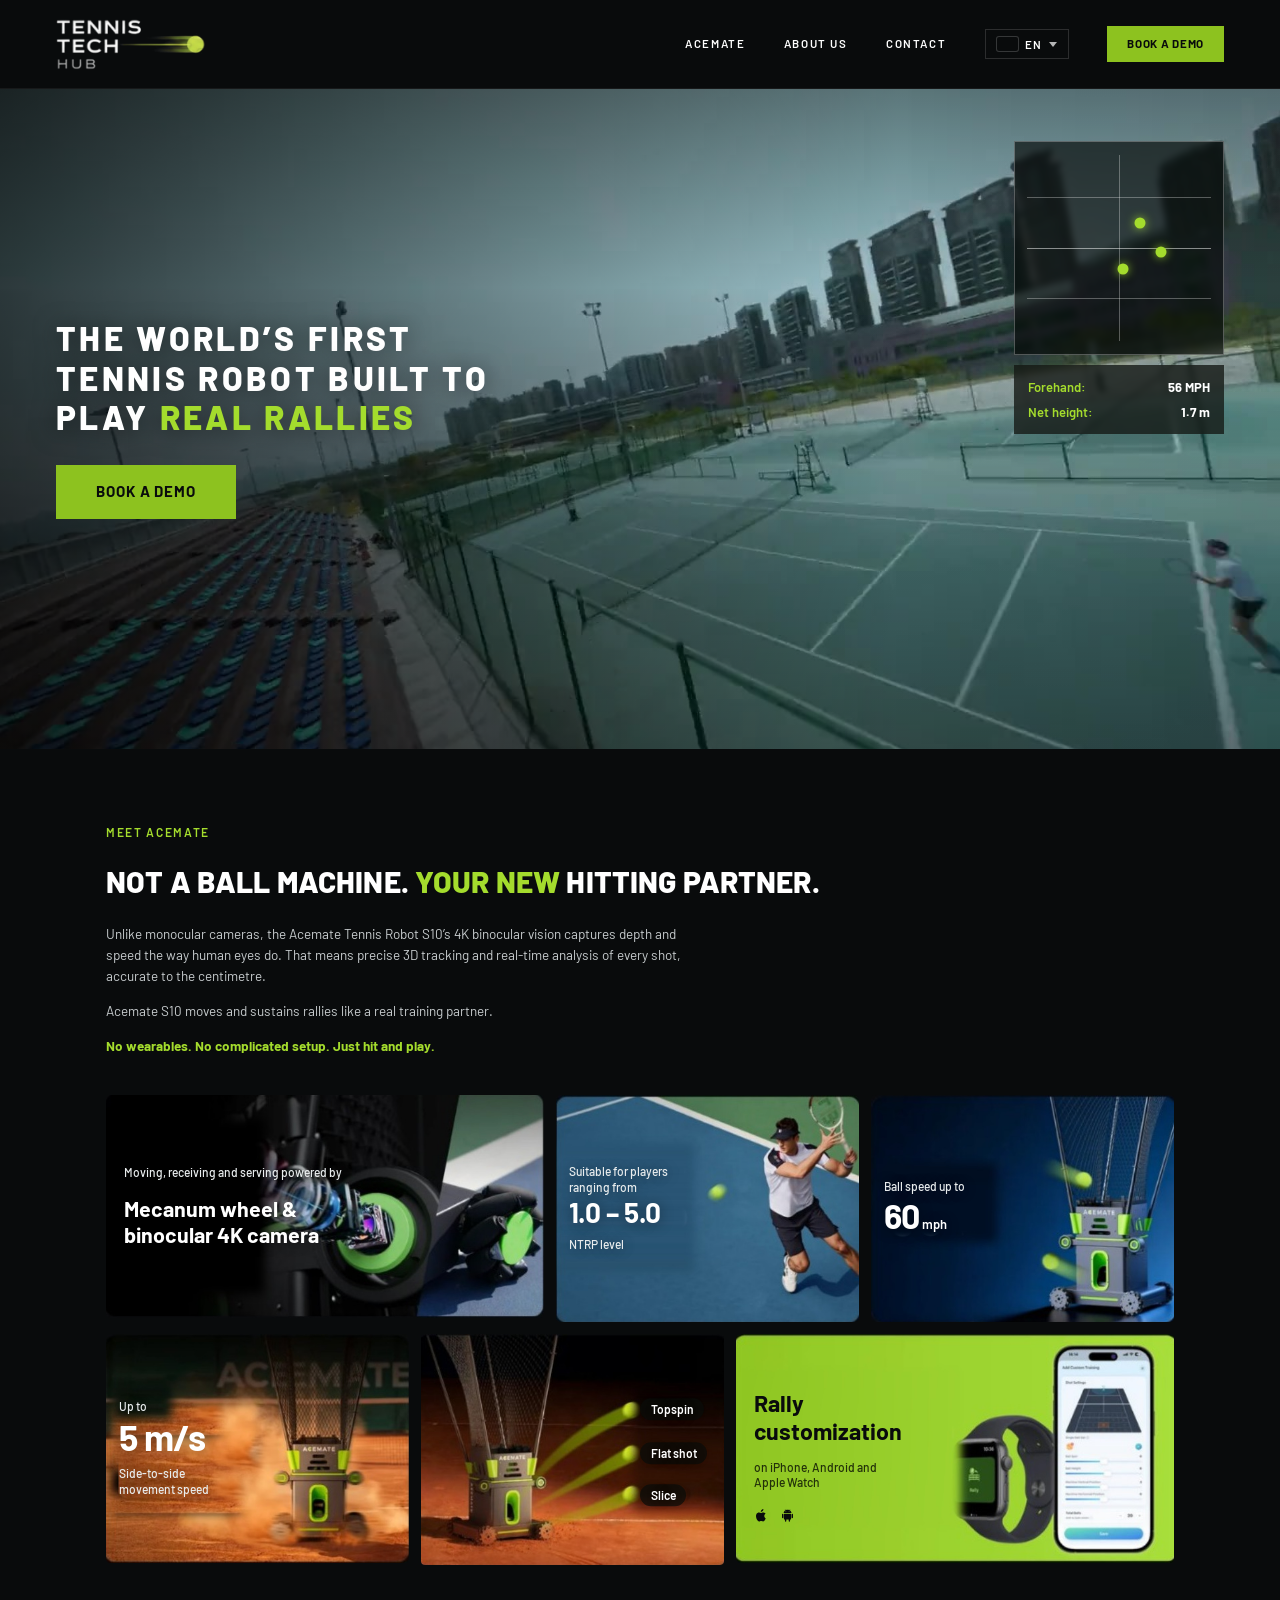
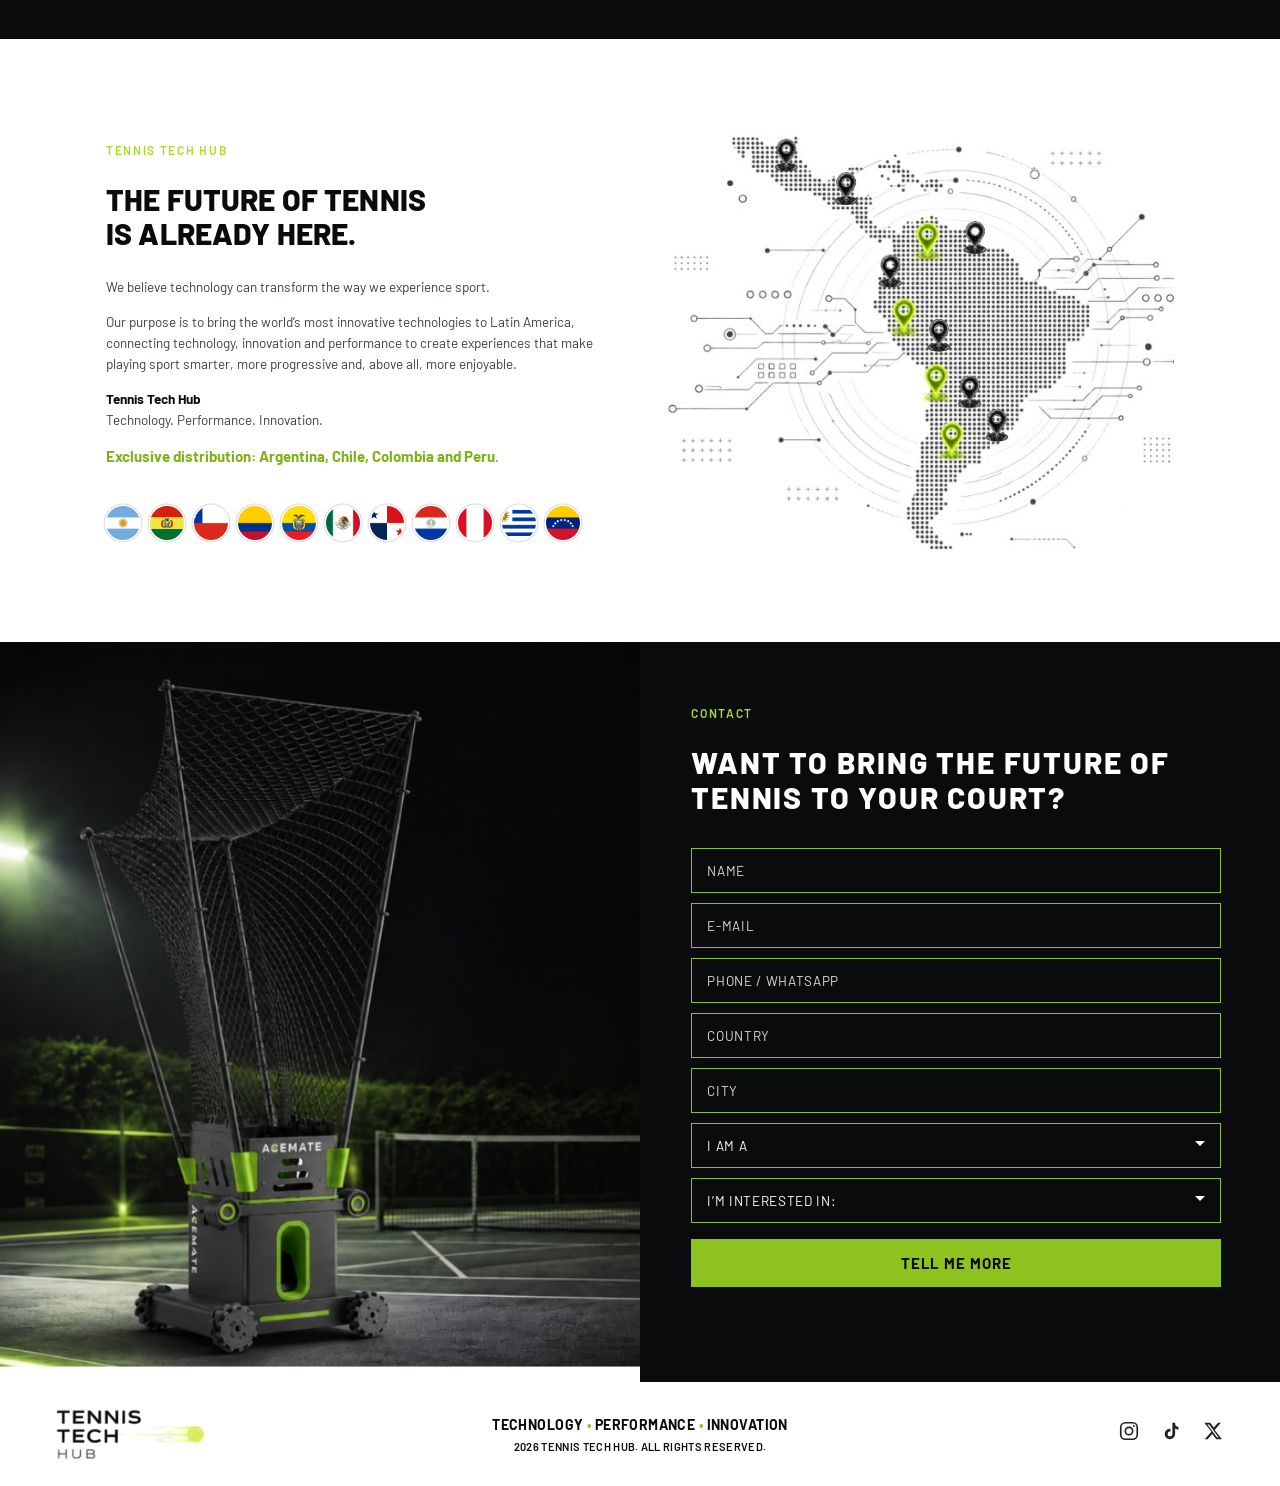
==== index.html @ 11404dec "Flags in the language dropdown, and a square ball favicon Picker goes back to a dropdown at every wi" ====
<!DOCTYPE html>
<html lang="es">
<head>
<meta charset="utf-8">
<meta name="viewport" content="width=device-width, initial-scale=1">

<!-- Google Tag Manager -->
<script>(function(w,d,s,l,i){w[l]=w[l]||[];w[l].push({'gtm.start':
new Date().getTime(),event:'gtm.js'});var f=d.getElementsByTagName(s)[0],
j=d.createElement(s),dl=l!='dataLayer'?'&l='+l:'';j.async=true;j.src=
'https://www.googletagmanager.com/gtm.js?id='+i+dl;f.parentNode.insertBefore(j,f);
})(window,document,'script','dataLayer','GTM-KNBVBHBR');</script>
<!-- End Google Tag Manager -->
<title>Tennis Tech Hub — El primer robot de tenis del mundo para jugar rallies reales</title>
<meta name="description" content="Acemate Tennis Robot S10. Visión binocular 4K, rallies reales, sin wearables. Distribución exclusiva para Argentina, Chile, Colombia y Perú.">
<link rel="icon" href="assets/favicon.svg" type="image/svg+xml">
<link rel="icon" href="assets/favicon-32.png" sizes="32x32">
<link rel="apple-touch-icon" href="assets/favicon-180.png">
<link rel="preconnect" href="https://fonts.googleapis.com">
<link rel="preconnect" href="https://fonts.gstatic.com" crossorigin>
<link href="https://fonts.googleapis.com/css2?family=Barlow:wght@400;500;600;700;800&display=swap" rel="stylesheet">
<!-- ?v= is a cache buster. Cloudflare serves JS/CSS with max-age=14400, so a
     deploy does not reach returning visitors for four hours unless the URL
     changes. Bump this on every deploy that touches styles/i18n/main. -->
<link rel="stylesheet" href="styles.css?v=20260902c">
</head>
<body>

<!-- Google Tag Manager (noscript) -->
<noscript><iframe src="https://www.googletagmanager.com/ns.html?id=GTM-KNBVBHBR"
height="0" width="0" style="display:none;visibility:hidden"></iframe></noscript>
<!-- End Google Tag Manager (noscript) -->

<!-- ───────────────────────── NAV ───────────────────────── -->
<header class="nav" id="top">
  <div class="nav__inner">
    <a class="nav__logo" href="#top" aria-label="Tennis Tech Hub">
      <img src="assets/logo.png" alt="Tennis Tech Hub">
    </a>

    <!-- In the bar, not inside the collapsible menu, so it is one tap away on
         mobile. Flags mark each language: Spain for Spanish, the US for English,
         Brazil for Portuguese — the markets this page actually sells into. -->
    <div class="langpicker" id="langpicker">
      <button class="langpicker__btn" id="langbtn" aria-haspopup="listbox" aria-expanded="false" aria-label="Idioma / Language">
        <img class="langpicker__flag" id="langflag" src="assets/flags/es.png" alt="" width="21" height="14">
        <span id="langlabel">ES</span>
        <svg class="langpicker__caret" viewBox="0 0 10 6" aria-hidden="true"><path d="M0 0l5 6 5-6z" fill="currentColor"/></svg>
      </button>
      <ul class="langpicker__list" role="listbox" aria-label="Idioma / Language">
        <li><button type="button" role="option" aria-selected="true"  data-lang="es"><img src="assets/flags/es.png" alt="" width="21" height="14">Español</button></li>
        <li><button type="button" role="option" aria-selected="false" data-lang="en"><img src="assets/flags/us.png" alt="" width="21" height="14">English</button></li>
        <li><button type="button" role="option" aria-selected="false" data-lang="pt"><img src="assets/flags/br.png" alt="" width="21" height="14">Português</button></li>
      </ul>
    </div>

    <button class="nav__burger" id="burger" aria-expanded="false" aria-controls="navmenu" aria-label="Menú">
      <span></span><span></span><span></span>
    </button>

    <nav class="nav__menu" id="navmenu">
      <a href="#acemate"  data-i18n="nav.acemate">Acemate</a>
      <a href="#nosotros" data-i18n="nav.about">Nosotros</a>
      <a href="#contacto" data-i18n="nav.contact">Contacto</a>

      <a class="btn btn--sm" href="#contacto" data-i18n="nav.cta">Agenda una demo</a>
    </nav>
  </div>
</header>

<!-- ───────────────────────── HERO ───────────────────────── -->
<section class="hero">
  <!-- src + poster are set by main.js so the portrait cut goes to phones and the
       landscape cut to everything else, and neither downloads on the wrong one. -->
  <video class="hero__bg" id="herovideo"
         autoplay muted loop playsinline preload="none"
         poster="assets/hero-poster.jpg"
         data-src-desktop="assets/video/hero-desktop.mp4"
         data-src-mobile="assets/video/hero-mobile.mp4"
         data-poster-desktop="assets/hero-poster.jpg"
         data-poster-mobile="assets/hero-poster-mobile.jpg"></video>
  <div class="hero__scrim"></div>

  <!-- 3D tracking overlay -->
  <aside class="track" aria-hidden="true">
    <div class="track__court">
      <span class="track__line track__line--net"></span>
      <span class="track__line track__line--centre"></span>
      <span class="track__line track__line--serve1"></span>
      <span class="track__line track__line--serve2"></span>
      <i class="track__ball" style="left:60%;top:38%"></i>
      <i class="track__ball" style="left:70%;top:52%"></i>
      <i class="track__ball" style="left:52%;top:60%"></i>
    </div>
    <dl class="track__stats">
      <div><dt data-i18n="hero.stat1">Forehand:</dt><dd>56 MPH</dd></div>
      <div><dt data-i18n="hero.stat2">Net Height:</dt><dd>1.7 m</dd></div>
    </dl>
  </aside>

  <div class="hero__copy">
    <h1 data-i18n-html="hero.title">El primer robot de<br>tenis del mundo para<br>jugar <em>rallies reales</em></h1>
    <a class="btn btn--lg" href="#contacto" data-i18n="hero.cta">Agenda una demo</a>
  </div>
</section>

<!-- ───────────────────────── ACEMATE ───────────────────────── -->
<section class="sec sec--dark" id="acemate">
  <div class="wrap">
    <p class="eyebrow" data-i18n="acemate.eyebrow">Conoce Acemate</p>
    <h2 class="h2" data-i18n-html="acemate.title">No es una lanzapelotas. <em>Es tu nuevo</em> compañero de juego.</h2>

    <div class="prose">
      <p data-i18n="acemate.p1">A diferencia de las cámaras monoculares, la visión binocular 4K del Acemate Tennis Robot S10 captura profundidad y velocidad, al igual que los ojos humanos. Esto permite un seguimiento 3D preciso y un análisis de cada golpe en tiempo real, con precisión a nivel de centímetros.</p>
      <p data-i18n="acemate.p2">Acemate S10 se mueve y mantiene rallies como un compañero de entrenamiento real.</p>
      <p class="accent" data-i18n="acemate.p3">Sin wearables. Sin configuraciones complicadas. Solo golpea y juega.</p>
    </div>

    <!-- The comps had these captions burned into the artwork in English. They are
         painted out (see tools/build_assets.py) and set as live text instead. -->
    <div class="bento">
      <figure class="bento__card bento__card--a">
        <img src="assets/card-mecanum.jpg" alt="Rueda Mecanum y módulo de cámara del Acemate S10" loading="lazy">
        <figcaption class="cap">
          <p class="cap__kicker" data-i18n="card.mecanum.kicker">Movimiento, recepción y saque impulsados por</p>
          <p class="cap__title"  data-i18n-html="card.mecanum.title">Rueda Mecanum y<br>cámara binocular 4K</p>
        </figcaption>
      </figure>

      <figure class="bento__card bento__card--b">
        <img src="assets/card-ntrp.jpg" alt="Jugador golpeando una derecha en pista dura" loading="lazy">
        <figcaption class="cap">
          <p class="cap__kicker" data-i18n-html="card.ntrp.kicker">Apto para jugadores<br>de nivel</p>
          <p class="cap__big">1.0 – 5.0</p>
          <p class="cap__sub" data-i18n="card.ntrp.sub">Nivel NTRP</p>
        </figcaption>
      </figure>

      <figure class="bento__card bento__card--c">
        <img src="assets/card-speed.jpg" alt="Acemate S10 lanzando pelotas" loading="lazy">
        <figcaption class="cap">
          <p class="cap__kicker" data-i18n="card.speed.kicker">Velocidad de bola de hasta</p>
          <p class="cap__big">60<span class="cap__unit">mph</span></p>
        </figcaption>
      </figure>

      <figure class="bento__card bento__card--d">
        <img src="assets/card-movement.jpg" alt="Acemate S10 desplazándose sobre tierra batida" loading="lazy">
        <figcaption class="cap">
          <p class="cap__kicker" data-i18n="card.movement.kicker">Hasta</p>
          <p class="cap__big">5 m/s</p>
          <p class="cap__sub" data-i18n-html="card.movement.sub">Velocidad de<br>desplazamiento lateral</p>
        </figcaption>
      </figure>

      <figure class="bento__card bento__card--e">
        <img src="assets/card-spin.jpg" alt="Trayectorias de tres efectos distintos saliendo del Acemate S10" loading="lazy">
        <!-- pinned to the ball at the end of each trajectory in the artwork -->
        <figcaption class="cap cap--pins">
          <span class="pin" style="--x:72.4%; --y:32.6%" data-i18n="card.spin.topspin">Liftado</span>
          <span class="pin" style="--x:72.4%; --y:51.5%" data-i18n="card.spin.flat">Plano</span>
          <span class="pin" style="--x:72.4%; --y:69.7%" data-i18n="card.spin.slice">Cortado</span>
        </figcaption>
      </figure>

      <figure class="bento__card bento__card--f">
        <img src="assets/card-rally.jpg" alt="La app de Acemate en iPhone y Apple Watch" loading="lazy">
        <figcaption class="cap">
          <p class="cap__title" data-i18n-html="card.rally.title">Rallies<br>personalizados</p>
          <p class="cap__sub"   data-i18n-html="card.rally.sub">en iPhone, Android y<br>Apple Watch</p>
          <p class="cap__os" aria-hidden="true">
            <svg viewBox="0 0 24 24" fill="currentColor"><path d="M16.4 12.7c0-2.4 2-3.6 2.1-3.6-1.1-1.7-2.9-1.9-3.6-1.9-1.5-.2-3 .9-3.7.9-.8 0-1.9-.9-3.2-.9-1.6 0-3.1.9-4 2.4-1.7 3-.4 7.3 1.2 9.7.8 1.2 1.8 2.5 3 2.4 1.2 0 1.7-.8 3.1-.8 1.5 0 1.9.8 3.2.7 1.3 0 2.2-1.2 3-2.4.9-1.4 1.3-2.7 1.3-2.8-.1 0-2.4-.9-2.4-3.7zM14 4.9c.7-.8 1.1-2 1-3.2-1 0-2.3.7-3 1.5-.7.7-1.2 1.9-1.1 3.1 1.1.1 2.3-.6 3.1-1.4z"/></svg>
            <svg viewBox="0 0 24 24" fill="currentColor"><path d="M17.1 9.3H6.9c-.4 0-.7.3-.7.7v7.6c0 .5.4.9.9.9h.8v2.4c0 .6.5 1.1 1.1 1.1s1.1-.5 1.1-1.1v-2.4h3.8v2.4c0 .6.5 1.1 1.1 1.1s1.1-.5 1.1-1.1v-2.4h.8c.5 0 .9-.4.9-.9V10c0-.4-.3-.7-.7-.7zM4.3 9.2c-.6 0-1.1.5-1.1 1.1v5c0 .6.5 1.1 1.1 1.1s1.1-.5 1.1-1.1v-5c0-.6-.5-1.1-1.1-1.1zm15.4 0c-.6 0-1.1.5-1.1 1.1v5c0 .6.5 1.1 1.1 1.1s1.1-.5 1.1-1.1v-5c0-.6-.5-1.1-1.1-1.1zM15.5 3.6l.9-1.4c.1-.1 0-.3-.1-.3-.1-.1-.3 0-.3.1l-.9 1.4c-.9-.4-1.9-.6-3-.6s-2.1.2-3 .6l-.9-1.4c-.1-.1-.2-.2-.3-.1-.1 0-.2.2-.1.3l.9 1.4c-1.7 1-2.8 2.6-2.8 4.4h12.5c0-1.8-1.1-3.4-2.9-4.4zM9.5 6.2c-.3 0-.5-.2-.5-.5s.2-.5.5-.5.5.2.5.5-.2.5-.5.5zm5 0c-.3 0-.5-.2-.5-.5s.2-.5.5-.5.5.2.5.5-.2.5-.5.5z"/></svg>
          </p>
        </figcaption>
      </figure>
    </div>
  </div>
</section>

<!-- ───────────────────────── NOSOTROS ───────────────────────── -->
<section class="sec sec--light" id="nosotros">
  <div class="wrap about">
    <div class="about__copy">
      <p class="eyebrow" data-i18n="about.eyebrow">Tennis Tech Hub</p>
      <h2 class="h2 h2--dark" data-i18n-html="about.title">El futuro del tenis<br>ya está aquí.</h2>

      <div class="prose prose--dark">
        <p data-i18n="about.p1">Creemos que la tecnología puede transformar la manera en que vivimos el deporte.</p>
        <p data-i18n="about.p2">Nuestro propósito es acercar a América Latina las tecnologías más innovadoras del mundo, conectando tecnología, innovación y rendimiento para crear experiencias que hagan de la práctica deportiva algo más inteligente, evolutivo y, sobre todo, placentero.</p>
        <p><strong>Tennis Tech Hub</strong><br><span data-i18n="about.tagline">Technology. Performance. Innovation.</span></p>
        <p class="accent accent--dark" data-i18n="about.dist">Distribución exclusiva: Argentina, Chile, Colombia y Perú.</p>
      </div>

      <!-- Local PNGs, not flag emoji: Windows has no emoji-flag glyphs and falls
           back to rendering the two-letter country code. -->
      <ul class="flags" aria-label="Países">
        <li><img src="assets/flags/ar.png" alt="Argentina" loading="lazy"></li>
        <li><img src="assets/flags/bo.png" alt="Bolivia" loading="lazy"></li>
        <li><img src="assets/flags/cl.png" alt="Chile" loading="lazy"></li>
        <li><img src="assets/flags/co.png" alt="Colombia" loading="lazy"></li>
        <li><img src="assets/flags/ec.png" alt="Ecuador" loading="lazy"></li>
        <li><img src="assets/flags/mx.png" alt="México" loading="lazy"></li>
        <li><img src="assets/flags/pa.png" alt="Panamá" loading="lazy"></li>
        <li><img src="assets/flags/py.png" alt="Paraguay" loading="lazy"></li>
        <li><img src="assets/flags/pe.png" alt="Perú" loading="lazy"></li>
        <li><img src="assets/flags/uy.png" alt="Uruguay" loading="lazy"></li>
        <li><img src="assets/flags/ve.png" alt="Venezuela" loading="lazy"></li>
      </ul>
    </div>

    <div class="about__map">
      <img src="assets/latam-map.jpg" alt="Mapa de presencia en América Latina" loading="lazy">
    </div>
  </div>
</section>

<!-- ───────────────────────── CONTACTO ───────────────────────── -->
<section class="sec sec--contact" id="contacto">
  <div class="contact">
    <div class="contact__media">
      <img src="assets/contact-robot.jpg" alt="Acemate Tennis Robot S10 en cancha" loading="lazy">
    </div>

    <div class="contact__panel">
      <p class="eyebrow" data-i18n="contact.eyebrow">Contacto</p>
      <h2 class="h2 h2--track" data-i18n="contact.title">¿Quieres llevar el futuro del tenis a tu cancha?</h2>

      <form id="demoform" novalidate>
        <!-- FormSubmit control fields. _honey is a spam trap: real people never
             fill a hidden input, bots fill everything. -->
        <input type="text" name="_honey" tabindex="-1" autocomplete="off" hidden>
        <input type="hidden" name="_subject" value="Tennis Tech Hub — nuevo lead">
        <input type="hidden" name="_captcha" value="false">
        <input type="hidden" name="_template" value="table">
        <!-- Copy recipients. The primary inbox is the hash in LEAD_ENDPOINT;
             everyone here gets a copy. Comma-separated, no spaces. -->
        <input type="hidden" name="_cc" value="levy@clicktarget.com.br">
        <input type="hidden" name="idioma" id="form-lang" value="es">

        <input type="text"  name="nombre"   required data-i18n-ph="form.name"    placeholder="Nombre">
        <input type="email" name="email"    required data-i18n-ph="form.email"   placeholder="E-mail">
        <input type="tel"   name="telefono" required data-i18n-ph="form.phone"   placeholder="Teléfono / WhatsApp">
        <input type="text"  name="pais"     required data-i18n-ph="form.country" placeholder="País">
        <input type="text"  name="ciudad"            data-i18n-ph="form.city"    placeholder="Ciudad">

        <div class="select">
          <select name="perfil" required>
            <option value="" selected disabled data-i18n="form.role">Soy</option>
            <option data-i18n="form.role1">Jugador / Jugadora</option>
            <option data-i18n="form.role2">Entrenador / Academia</option>
            <option data-i18n="form.role3">Club / Complejo deportivo</option>
            <option data-i18n="form.role4">Distribuidor</option>
            <option data-i18n="form.role5">Otro</option>
          </select>
        </div>

        <div class="select">
          <select name="interes" required>
            <option value="" selected disabled data-i18n="form.interest">Estoy interesado en:</option>
            <option data-i18n="form.interest1">Agendar una demo</option>
            <option data-i18n="form.interest2">Comprar un Acemate S10</option>
            <option data-i18n="form.interest3">Precios y financiación</option>
            <option data-i18n="form.interest4">Ser distribuidor</option>
          </select>
        </div>

        <button class="btn btn--block" type="submit" data-i18n="form.submit">Quiero saber más</button>
        <p class="formnote" id="formnote" role="status"></p>
      </form>
    </div>
  </div>
</section>

<!-- ───────────────────────── FOOTER ───────────────────────── -->
<footer class="footer">
  <div class="footer__inner">
    <a class="footer__logo" href="#top"><img src="assets/logo-dark.png" alt="Tennis Tech Hub"></a>

    <div class="footer__mid">
      <p class="footer__claim">Technology <span>•</span> Performance <span>•</span> Innovation</p>
      <p class="footer__legal" data-i18n="footer.rights">2026 Tennis Tech Hub. Todos los derechos reservados.</p>
    </div>

    <ul class="social">
      <li><a href="#" aria-label="Instagram"><svg viewBox="0 0 24 24" fill="none" stroke="currentColor" stroke-width="1.8"><rect x="3" y="3" width="18" height="18" rx="5"/><circle cx="12" cy="12" r="4"/><circle cx="17.4" cy="6.6" r="1.1" fill="currentColor" stroke="none"/></svg></a></li>
      <li><a href="#" aria-label="TikTok"><svg viewBox="0 0 24 24" fill="currentColor"><path d="M16.5 3h-3v12.2a2.6 2.6 0 1 1-2.1-2.55V9.5a5.7 5.7 0 1 0 5.1 5.67V9.4a6.6 6.6 0 0 0 3.6 1.1V7.4a3.7 3.7 0 0 1-3.6-3.6z"/></svg></a></li>
      <li><a href="#" aria-label="X"><svg viewBox="0 0 24 24" fill="currentColor"><path d="M17.5 3h3.1l-6.8 7.8L21.8 21h-6.2l-4.4-5.8L6.1 21H3l7.3-8.3L2.5 3h6.4l4 5.3L17.5 3zm-1.1 16.1h1.7L7.7 4.8H5.9l10.5 14.3z"/></svg></a></li>
    </ul>
  </div>
</footer>

<script src="i18n.js?v=20260902c"></script>
<script src="main.js?v=20260902c"></script>
</body>
</html>
---- styles.css ----
/* ============================================================
   Tennis Tech Hub — landing page
   Plain CSS. No build step. Sections in DOM order.
   ============================================================ */

:root{
  --ink:        #090b0c;   /* page black                      */
  --ink-2:      #0f1214;   /* panel black                     */
  --green:      #8dc21f;   /* brand lime (buttons, rules)     */
  --green-hi:   #a4dc2d;   /* brighter lime for accent text   */
  --white:      #ffffff;
  --muted:      #c7ccce;
  --muted-dark: #3a4145;
  --line:       rgba(255,255,255,.14);

  --wrap: 1180px;
  --gut:  clamp(20px, 5vw, 56px);
  --nav-h: 88px;

  --sans: "Barlow", system-ui, -apple-system, "Segoe UI", Roboto, sans-serif;
}

*,*::before,*::after{ box-sizing:border-box; }

html{ scroll-behavior:smooth; scroll-padding-top:var(--nav-h); }

body{
  margin:0;
  background:var(--ink);
  color:var(--white);
  font-family:var(--sans);
  font-size:15px;
  line-height:1.55;
  -webkit-font-smoothing:antialiased;
}

img{ display:block; max-width:100%; }
a{ color:inherit; text-decoration:none; }

.wrap{
  max-width:var(--wrap);
  margin-inline:auto;
  padding-inline:var(--gut);
}

/* ---------- shared type ---------- */

.eyebrow{
  margin:0 0 22px;
  color:var(--green-hi);
  font-size:12px;
  font-weight:600;
  letter-spacing:.14em;
  text-transform:uppercase;
}

.h2{
  margin:0 0 26px;
  font-size:clamp(22px, 2.4vw, 30px);
  font-weight:800;
  line-height:1.16;
  letter-spacing:.005em;
  text-transform:uppercase;
}
.h2 em{ color:var(--green-hi); font-style:normal; }
.h2--dark{ color:var(--ink); }
.h2--track{ letter-spacing:.06em; }

.prose{ max-width:74ch; color:var(--muted); font-size:13.5px; }
.prose p{ margin:0 0 14px; }
.prose--dark{ color:var(--muted-dark); }
.prose--dark strong{ color:var(--ink); }

.accent{ color:var(--green-hi); font-weight:700; }
.accent--dark{ color:#7fb016; font-size:15px; }

/* ---------- buttons ---------- */

.btn{
  display:inline-flex;
  align-items:center;
  justify-content:center;
  background:var(--green);
  color:var(--ink);
  font-weight:700;
  letter-spacing:.06em;
  text-transform:uppercase;
  white-space:nowrap;
  border:0;
  cursor:pointer;
  font-family:inherit;
  transition:background .18s ease, transform .18s ease;
}
.btn:hover{ background:var(--green-hi); transform:translateY(-1px); }
.btn:active{ transform:translateY(0); }

.btn--sm{    padding:9px 20px;  font-size:11.5px; }
.btn--lg{    padding:15px 40px; font-size:15px; }
.btn--block{ width:100%; padding:15px 20px; font-size:15px; }

/* ============================================================
   NAV
   ============================================================ */

.nav{
  position:sticky;
  top:0;
  z-index:60;
  background:var(--ink);
  border-bottom:1px solid rgba(255,255,255,.06);
}
.nav__inner{
  max-width:1320px;
  margin-inline:auto;
  padding:0 var(--gut);
  height:var(--nav-h);
  display:flex;
  align-items:center;
  gap:clamp(18px, 3vw, 46px);
}
.nav__logo img{ width:150px; }

/* The picker sits in the bar so it survives the mobile menu collapsing. On
   desktop `display:contents` dissolves .nav__menu so its links, the picker and
   the CTA all become flex items of .nav__inner and `order` can interleave them
   back into the intended row: links … picker … CTA. */
.nav__menu{
  display:contents;
}
.nav__logo{ order:1; }
.nav__menu > a[href^="#"]:not(.btn){ order:2; }
.langpicker{ order:3; }
.nav__menu > .btn{ order:4; }
.nav__menu > a[href^="#"]:not(.btn):first-of-type{ margin-left:auto; }
.nav__menu > a[href^="#"]:not(.btn){
  font-size:11.5px;
  font-weight:600;
  letter-spacing:.14em;
  text-transform:uppercase;
  color:var(--white);
  position:relative;
  padding-block:6px;
}
.nav__menu > a[href^="#"]:not(.btn)::after{
  content:"";
  position:absolute;
  left:0; right:100%; bottom:0;
  height:1.5px;
  background:var(--green);
  transition:right .22s ease;
}
.nav__menu > a[href^="#"]:not(.btn):hover::after{ right:0; }

.nav__burger{
  display:none;
  order:5;              /* without this it defaults to 0 and sorts before the logo */
  margin-left:auto;
  width:40px; height:34px;
  background:none; border:0; cursor:pointer;
  flex-direction:column; justify-content:center; gap:5px;
}
.nav__burger span{ display:block; height:2px; background:var(--white); transition:.2s; }

/* ---------- language picker ---------- */

.langpicker{ position:relative; }
.langpicker__btn{
  display:flex; align-items:center; gap:7px;
  background:none;
  border:1px solid var(--line);
  color:var(--white);
  font-family:inherit;
  font-size:11.5px; font-weight:600; letter-spacing:.1em;
  padding:7px 11px;
  cursor:pointer;
  transition:border-color .18s ease, color .18s ease;
}
.langpicker__btn:hover{ border-color:var(--green); color:var(--green-hi); }
.langpicker__caret{ width:8px; height:5px; opacity:.7; }

/* Flags render at their natural 3:2; a fixed height with auto width keeps every
   one the same size without squashing the odd ratios (Switzerland, Nepal). */
.langpicker__flag,
.langpicker__list img{
  height:14px; width:auto;
  border-radius:2px;
  box-shadow:0 0 0 1px rgba(255,255,255,.18);
}

.langpicker__list{
  position:absolute;
  top:calc(100% + 8px);
  right:0;
  min-width:150px;
  margin:0; padding:5px;
  list-style:none;
  background:var(--ink-2);
  border:1px solid var(--line);
  opacity:0; visibility:hidden; transform:translateY(-4px);
  transition:.16s ease;
}
.langpicker.is-open .langpicker__list{ opacity:1; visibility:visible; transform:none; }
.langpicker__list button{
  display:flex; align-items:center; gap:9px;
  width:100%;
  padding:10px 12px;
  background:none; border:0;
  color:var(--muted);
  font-family:inherit; font-size:13px; text-align:left;
  cursor:pointer;
}
.langpicker__list button:hover{ background:rgba(255,255,255,.06); color:var(--white); }
.langpicker__list button[aria-selected="true"]{ color:var(--green-hi); font-weight:600; }

/* ============================================================
   HERO
   ============================================================ */

.hero{
  position:relative;
  min-height:clamp(460px, 56vw, 660px);
  display:flex;
  align-items:center;
  overflow:hidden;
}
.hero__bg{
  position:absolute; inset:0;
  width:100%; height:100%;
  object-fit:cover;
  /* last-resort backdrop if the <video> itself fails to render at all */
  background:#3a2a1e url("assets/hero-court.jpg") center / cover no-repeat;
}
.hero__scrim{
  position:absolute; inset:0;
  background:
    linear-gradient(90deg, rgba(0,0,0,.72) 0%, rgba(0,0,0,.35) 45%, rgba(0,0,0,.1) 70%),
    linear-gradient(180deg, rgba(0,0,0,.4) 0%, transparent 30%, rgba(0,0,0,.45) 100%);
}

.hero__copy{
  position:relative;
  max-width:1320px;              /* same rail as the nav, so copy lines up with the logo */
  width:100%;
  margin-inline:auto;
  padding-inline:var(--gut);
}
.hero__copy h1{
  margin:0 0 28px;
  max-width:min(620px, 52vw);    /* keeps the last line clear of the tracking panel */
  font-size:clamp(22px, 2.6vw, 34px);
  font-weight:800;
  line-height:1.18;
  letter-spacing:.1em;
  text-transform:uppercase;
  text-shadow:0 2px 24px rgba(0,0,0,.6);
}
.hero__copy h1 em{ color:var(--green-hi); font-style:normal; }


/* ---------- tracking overlay ---------- */

.track{
  position:absolute;
  right:var(--gut);
  top:52px;
  width:210px;
}
.track__court{
  position:relative;
  aspect-ratio:1 / 1.02;
  background:rgba(6,10,8,.66);
  border:1px solid rgba(255,255,255,.28);
  backdrop-filter:blur(3px);
}
.track__line{ position:absolute; background:rgba(255,255,255,.3); }
.track__line--net    { left:6%;  right:6%;  top:50%;  height:1px; background:rgba(255,255,255,.5); }
.track__line--centre { left:50%; top:6%;    bottom:6%; width:1px; }
.track__line--serve1 { left:6%;  right:6%;  top:26%;  height:1px; }
.track__line--serve2 { left:6%;  right:6%;  bottom:26%; height:1px; }

.track__ball{
  position:absolute;
  width:11px; height:11px;
  translate:-50% -50%;
  border-radius:50%;
  background:var(--green-hi);
  box-shadow:0 0 10px rgba(164,220,45,.8);
}

.track__stats{
  margin:10px 0 0;
  padding:12px 14px;
  background:rgba(20,24,20,.78);
  backdrop-filter:blur(3px);
  font-size:13px;
}
.track__stats > div{ display:flex; justify-content:space-between; gap:14px; }
.track__stats > div + div{ margin-top:5px; }
.track__stats dt{ color:var(--green-hi); font-weight:600; }
.track__stats dd{ margin:0; font-weight:700; }

/* ============================================================
   SECTIONS
   ============================================================ */

.sec{ padding:clamp(48px, 6vw, 74px) 0; }
.sec--dark{  background:var(--ink); }
.sec--light{ background:var(--white); color:var(--ink); }
.sec--contact{ padding:0; background:var(--ink); }

/* ---------- bento grid ---------- */

/* 24 columns, not 12 — the reference splits each row 10/7/7 and 7/7/10,
   which a 12-column grid cannot express. */
.bento{
  margin-top:38px;
  display:grid;
  grid-template-columns:repeat(24, 1fr);
  gap:12px;
}
.bento__card{
  position:relative;
  margin:0;
  overflow:hidden;
  border-radius:4px;
  background:var(--ink-2);
  container-type:inline-size;   /* captions size in cqw, so they scale with the card */
}
.bento__card img{
  width:100%; height:100%;
  object-fit:cover;
  transition:scale .5s cubic-bezier(.2,.7,.3,1);
}
.bento__card:hover img{ scale:1.04; }

/* ---------- card captions ----------
   Set as live text over artwork that had it burned in. Sizes are in cqw so the
   proportions of the original comp survive at any card width, with a px floor
   so they stay legible once the grid collapses to one column. */

.cap{
  position:absolute; inset:0;
  display:flex;
  flex-direction:column;
  justify-content:center;
  padding-inline:4.2%;
  pointer-events:none;
  text-shadow:0 1px 14px rgba(0,0,0,.45);
}
.cap p{ margin:0; }

.cap__kicker{
  font-size:max(12px, 2.4cqw);
  font-weight:500;
  line-height:1.32;
  color:#e9edee;
}
.cap__title{
  margin-top:.7em !important;
  font-size:max(19px, 4.9cqw);
  font-weight:700;
  line-height:1.2;
}
.cap__big{
  margin:.1em 0 !important;
  font-size:max(30px, 8.6cqw);
  font-weight:700;
  line-height:1.05;
  letter-spacing:-.015em;
}
.cap__unit{
  margin-left:.18em;
  font-size:.38em;
  font-weight:600;
  letter-spacing:0;
}
.cap__sub{
  font-size:max(12px, 2.9cqw);
  font-weight:500;
  line-height:1.32;
  color:#e9edee;
}
.cap__big   + .cap__sub{ margin-top:.55em !important; }
.cap__title + .cap__sub{ margin-top:1.15em !important; }
.cap__os{
  display:flex; gap:.7em;
  margin-top:1.1em !important;
}
.cap__os svg{ width:max(15px, 3.1cqw); height:max(15px, 3.1cqw); }

/* per-card scale, matching the type hierarchy of the original artwork */
.bento__card--a .cap__kicker{ font-size:max(12px, 2.3cqw); }
.bento__card--a .cap__title { font-size:max(19px, 4.9cqw); }
.bento__card--b .cap__kicker{ font-size:max(12px, 3.3cqw); }
.bento__card--b .cap__big   { font-size:max(28px, 8.4cqw); }
.bento__card--b .cap__sub   { font-size:max(12px, 3.1cqw); }
.bento__card--c .cap__kicker{ font-size:max(12px, 3.3cqw); }
.bento__card--c .cap__big   { font-size:max(34px, 10.2cqw); }
.bento__card--d .cap__kicker{ font-size:max(12px, 3.1cqw); }
.bento__card--d .cap__big   { font-size:max(36px, 11.4cqw); }
.bento__card--d .cap__sub   { font-size:max(12px, 3.3cqw); }
.bento__card--f .cap__title { font-size:max(22px, 5.3cqw); }
.bento__card--f .cap__sub   { font-size:max(12px, 2.4cqw); }
.bento__card--f .cap        { color:var(--ink); text-shadow:none; }
.bento__card--f .cap__sub   { color:#22300a; }

/* the spin card pins each label to the ball it belongs to */
.cap--pins{ padding:0; }
.pin{
  position:absolute;
  left:var(--x); top:var(--y);
  translate:0 -50%;
  padding:.4em .85em;
  border-radius:999px;
  background:rgba(10,13,10,.72);
  font-size:max(12px, 3.3cqw);
  font-weight:600;
  line-height:1;
  white-space:nowrap;
}

.bento__card--a{ grid-column:span 10; aspect-ratio:478/243; }
.bento__card--b{ grid-column:span  7; aspect-ratio:325/243; }
.bento__card--c{ grid-column:span  7; aspect-ratio:325/243; }
.bento__card--d{ grid-column:span  7; aspect-ratio:328/248; }
.bento__card--e{ grid-column:span  7; aspect-ratio:325/248; }
.bento__card--f{ grid-column:span 10; aspect-ratio:475/248; }

/* ---------- nosotros ---------- */

.about{
  display:grid;
  grid-template-columns:minmax(0,1fr) minmax(0,1.05fr);
  gap:clamp(24px, 4vw, 60px);
  align-items:center;
}
.about__copy{ max-width:560px; }
.about__map img{ width:100%; }

.flags{
  margin:38px 0 0;
  padding:0;
  list-style:none;
  display:flex;
  flex-wrap:wrap;
  gap:10px;
}
.flags li{
  width:34px; height:34px;
  border-radius:50%;
  overflow:hidden;
  box-shadow:0 0 0 1.5px #fff, 0 0 0 2.5px rgba(0,0,0,.14);
}
.flags img{
  width:100%; height:100%;
  object-fit:cover;
}

/* ---------- contacto ---------- */

.contact{
  display:grid;
  grid-template-columns:minmax(0,1fr) minmax(0,1fr);
  align-items:stretch;
}
.contact__media{ position:relative; min-height:520px; }
.contact__media img{
  position:absolute; inset:0;
  width:100%; height:100%;
  object-fit:cover;
}
.contact__panel{
  padding:clamp(38px, 5vw, 62px) var(--gut) clamp(38px, 5vw, 62px) clamp(28px, 4vw, 54px);
  max-width:720px;
}
.contact__panel .h2{ margin-bottom:34px; max-width:530px; }

#demoform{ display:flex; flex-direction:column; gap:10px; max-width:530px; }

#demoform input,
#demoform select{
  width:100%;
  padding:13px 15px;
  background:transparent;
  border:1px solid var(--green);
  color:var(--white);
  font-family:inherit;
  font-size:13.5px;
  letter-spacing:.05em;
  text-transform:uppercase;
  border-radius:0;
  appearance:none;
}
#demoform input::placeholder{ color:var(--white); opacity:.85; }
#demoform input:focus,
#demoform select:focus{
  outline:none;
  border-color:var(--green-hi);
  box-shadow:0 0 0 1px var(--green-hi);
}
#demoform input:user-invalid{ border-color:#e2504a; box-shadow:none; }

.select{ position:relative; }
.select::after{
  content:"";
  position:absolute;
  right:16px; top:50%;
  translate:0 -50%;
  border:5px solid transparent;
  border-top-color:var(--white);
  pointer-events:none;
}
#demoform select{ padding-right:40px; cursor:pointer; }
#demoform select option{ background:var(--ink-2); color:var(--white); text-transform:none; }

#demoform .btn{ margin-top:6px; }

.formnote{
  margin:4px 0 0;
  min-height:19px;
  font-size:12.5px;
  color:var(--green-hi);
  letter-spacing:.04em;
}
.formnote.is-error{ color:#e2504a; }

/* ============================================================
   FOOTER
   ============================================================ */

.footer{ background:var(--white); color:var(--ink); }
.footer__inner{
  max-width:1320px;
  margin-inline:auto;
  padding:26px var(--gut);
  display:grid;
  grid-template-columns:1fr auto 1fr;
  align-items:center;
  gap:24px;
}
.footer__logo img{ width:150px; }

.footer__mid{ text-align:center; }
.footer__claim{
  margin:0;
  font-size:14px;
  font-weight:700;
  letter-spacing:.03em;
  text-transform:uppercase;
}
.footer__claim span{ color:var(--green); }
.footer__legal{
  margin:2px 0 0;
  font-size:11px;
  font-weight:600;
  letter-spacing:.03em;
  text-transform:uppercase;
}

.social{
  margin:0; padding:0;
  list-style:none;
  display:flex;
  justify-content:flex-end;
  gap:20px;
}
.social a{ display:block; color:var(--ink); opacity:.9; transition:opacity .18s ease, color .18s ease; }
.social a:hover{ opacity:1; color:#5f8a10; }
.social svg{ width:22px; height:22px; }

/* ============================================================
   RESPONSIVE
   ============================================================ */

@media (max-width: 1024px){
  .track{ display:none; }
  .bento__card--a,.bento__card--f{ grid-column:span 24; aspect-ratio:16/7; }
  .bento__card--b,.bento__card--c,
  .bento__card--d,.bento__card--e{ grid-column:span 12; aspect-ratio:4/3; }
  .about{ grid-template-columns:1fr; }
  .about__map{ order:-1; }
  .contact{ grid-template-columns:1fr; }
  .contact__media{ min-height:300px; }
  .contact__panel{ padding-inline:var(--gut); max-width:none; }
}

@media (max-width: 860px){
  .nav__logo img{ width:126px; }
  .nav__burger{ display:flex; margin-left:0; }
  .nav__inner{ gap:12px; }

  .nav__menu{
    position:absolute;
    top:var(--nav-h);
    left:0; right:0;
    margin:0;
    flex-direction:column;
    align-items:stretch;
    gap:0;
    padding:10px var(--gut) 22px;
    background:var(--ink);
    border-bottom:1px solid var(--line);
    display:none;
  }
  .nav__menu.is-open{ display:flex; }
  .nav__menu > a[href^="#"]:not(.btn){ padding:14px 0; border-bottom:1px solid rgba(255,255,255,.07); margin-left:0; }
  .nav__menu .btn{ margin-top:12px; padding:14px 20px; font-size:13px; }

  /* Stays a dropdown, just moved into the bar and given a finger-sized target. */
  .langpicker{ margin-left:auto; }
  .langpicker__btn{ padding:10px 11px; gap:8px; }
  .langpicker__list button{ padding:13px 14px; font-size:14px; }

  .footer__inner{ grid-template-columns:1fr; justify-items:center; text-align:center; gap:18px; }
  .social{ justify-content:center; }
}

@media (max-width: 860px){
  /* the play button moves out of the copy's way instead of sitting on top of it */
  .hero{ align-items:flex-end; padding-bottom:38px; }
  .hero__copy h1{ max-width:none; }
}

@media (max-width: 560px){
  .hero{ min-height:clamp(420px, 92vw, 520px); }
  .btn--lg{ width:100%; }
  .bento__card--b,.bento__card--c,
  .bento__card--d,.bento__card--e{ grid-column:span 24; aspect-ratio:16/9; }
}

@media (prefers-reduced-motion: reduce){
  html{ scroll-behavior:auto; }
  *{ transition-duration:.01ms !important; }
}
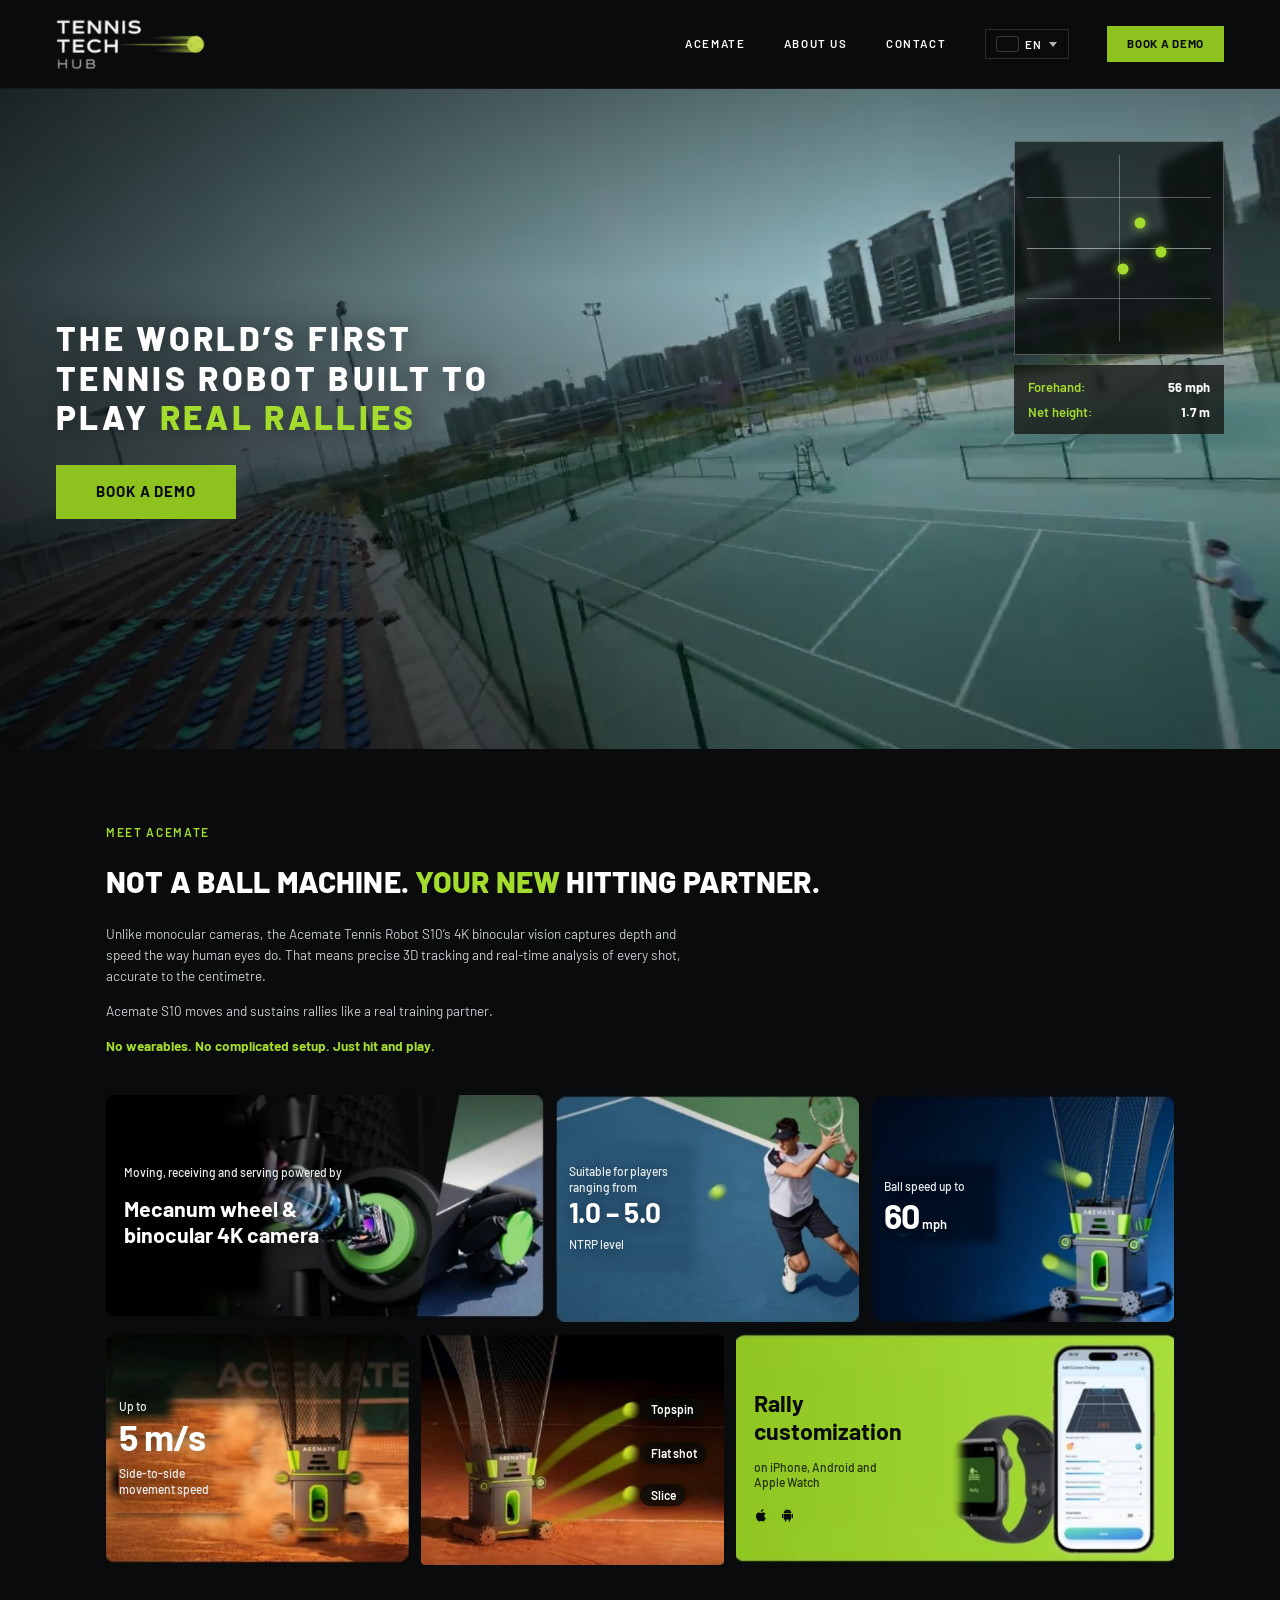
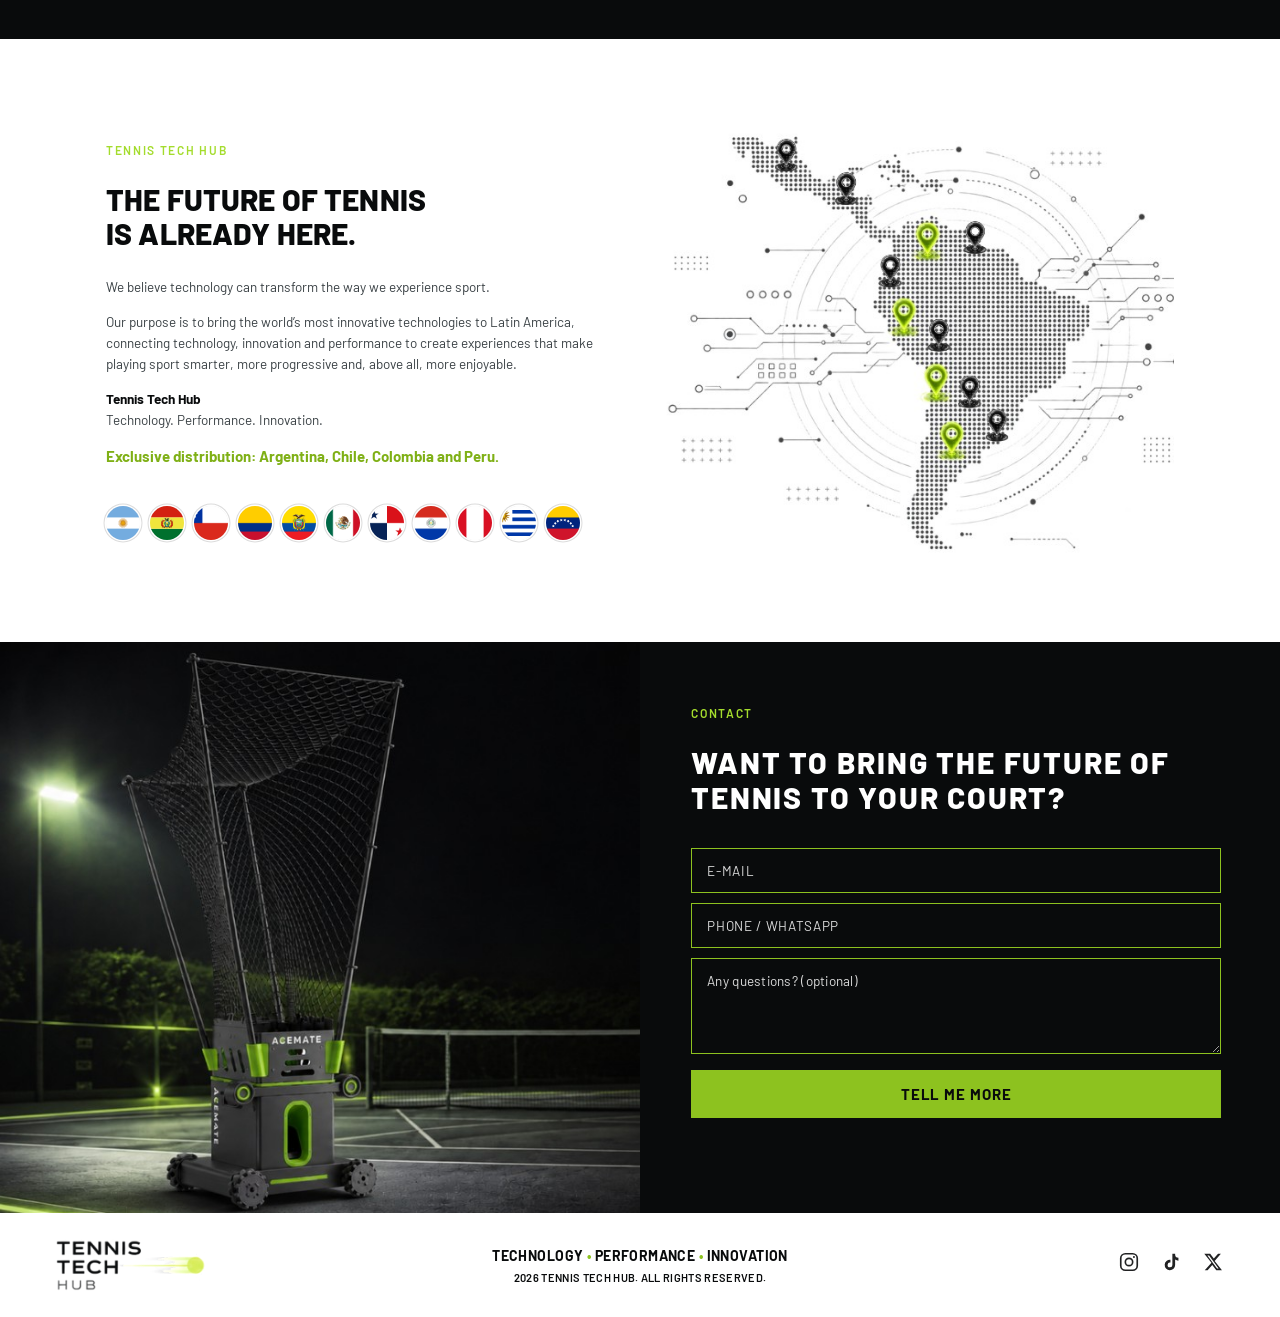
==== commit 60a48c4e: "Cut the lead form to e-mail or phone plus an optional message Drop name, country, city, profile and " ====
--- a/index.html
+++ b/index.html
@@ -22,7 +22,7 @@
 <!-- ?v= is a cache buster. Cloudflare serves JS/CSS with max-age=14400, so a
      deploy does not reach returning visitors for four hours unless the URL
      changes. Bump this on every deploy that touches styles/i18n/main. -->
-<link rel="stylesheet" href="styles.css?v=20260902c">
+<link rel="stylesheet" href="styles.css?v=20260902f">
 </head>
 <body>
 
@@ -39,8 +39,8 @@
     </a>
 
     <!-- In the bar, not inside the collapsible menu, so it is one tap away on
-         mobile. Flags mark each language: Spain for Spanish, the US for English,
-         Brazil for Portuguese — the markets this page actually sells into. -->
+         mobile. Flags mark each language: Spain for Spanish, the US for English.
+         Portuguese is switched off — see LANGS in i18n.js to restore it. -->
     <div class="langpicker" id="langpicker">
       <button class="langpicker__btn" id="langbtn" aria-haspopup="listbox" aria-expanded="false" aria-label="Idioma / Language">
         <img class="langpicker__flag" id="langflag" src="assets/flags/es.png" alt="" width="21" height="14">
@@ -50,7 +50,6 @@
       <ul class="langpicker__list" role="listbox" aria-label="Idioma / Language">
         <li><button type="button" role="option" aria-selected="true"  data-lang="es"><img src="assets/flags/es.png" alt="" width="21" height="14">Español</button></li>
         <li><button type="button" role="option" aria-selected="false" data-lang="en"><img src="assets/flags/us.png" alt="" width="21" height="14">English</button></li>
-        <li><button type="button" role="option" aria-selected="false" data-lang="pt"><img src="assets/flags/br.png" alt="" width="21" height="14">Português</button></li>
       </ul>
     </div>
 
@@ -93,8 +92,8 @@
       <i class="track__ball" style="left:52%;top:60%"></i>
     </div>
     <dl class="track__stats">
-      <div><dt data-i18n="hero.stat1">Forehand:</dt><dd>56 MPH</dd></div>
-      <div><dt data-i18n="hero.stat2">Net Height:</dt><dd>1.7 m</dd></div>
+      <div><dt data-i18n="hero.stat1">Derecha:</dt><dd data-i18n="hero.stat1v">90 km/h</dd></div>
+      <div><dt data-i18n="hero.stat2">Altura de red:</dt><dd data-i18n="hero.stat2v">1,7 m</dd></div>
     </dl>
   </aside>
 
@@ -140,7 +139,7 @@
         <img src="assets/card-speed.jpg" alt="Acemate S10 lanzando pelotas" loading="lazy">
         <figcaption class="cap">
           <p class="cap__kicker" data-i18n="card.speed.kicker">Velocidad de bola de hasta</p>
-          <p class="cap__big">60<span class="cap__unit">mph</span></p>
+          <p class="cap__big" data-i18n-html="card.speed.value">97<span class="cap__unit">km/h</span></p>
         </figcaption>
       </figure>
 
@@ -235,35 +234,16 @@
         <input type="hidden" name="_template" value="table">
         <!-- Copy recipients. The primary inbox is the hash in LEAD_ENDPOINT;
              everyone here gets a copy. Comma-separated, no spaces. -->
-        <input type="hidden" name="_cc" value="levy@clicktarget.com.br">
+        <input type="hidden" name="_cc" value="levy@clicktarget.com.br,contact@tennistechhub.com">
         <input type="hidden" name="idioma" id="form-lang" value="es">
 
-        <input type="text"  name="nombre"   required data-i18n-ph="form.name"    placeholder="Nombre">
-        <input type="email" name="email"    required data-i18n-ph="form.email"   placeholder="E-mail">
-        <input type="tel"   name="telefono" required data-i18n-ph="form.phone"   placeholder="Teléfono / WhatsApp">
-        <input type="text"  name="pais"     required data-i18n-ph="form.country" placeholder="País">
-        <input type="text"  name="ciudad"            data-i18n-ph="form.city"    placeholder="Ciudad">
-
-        <div class="select">
-          <select name="perfil" required>
-            <option value="" selected disabled data-i18n="form.role">Soy</option>
-            <option data-i18n="form.role1">Jugador / Jugadora</option>
-            <option data-i18n="form.role2">Entrenador / Academia</option>
-            <option data-i18n="form.role3">Club / Complejo deportivo</option>
-            <option data-i18n="form.role4">Distribuidor</option>
-            <option data-i18n="form.role5">Otro</option>
-          </select>
-        </div>
-
-        <div class="select">
-          <select name="interes" required>
-            <option value="" selected disabled data-i18n="form.interest">Estoy interesado en:</option>
-            <option data-i18n="form.interest1">Agendar una demo</option>
-            <option data-i18n="form.interest2">Comprar un Acemate S10</option>
-            <option data-i18n="form.interest3">Precios y financiación</option>
-            <option data-i18n="form.interest4">Ser distribuidor</option>
-          </select>
-        </div>
+        <!-- Neither contact field is `required` on its own: the ask is e-mail OR
+             phone, which HTML validation cannot express, so main.js enforces
+             "at least one" and the browser still checks the format of whichever
+             they fill. -->
+        <input type="email" name="email"    data-i18n-ph="form.email" placeholder="E-mail" autocomplete="email">
+        <input type="tel"   name="telefono" data-i18n-ph="form.phone" placeholder="Teléfono / WhatsApp" autocomplete="tel">
+        <textarea name="mensaje" rows="4" data-i18n-ph="form.questions" placeholder="¿Alguna pregunta? (opcional)"></textarea>
 
         <button class="btn btn--block" type="submit" data-i18n="form.submit">Quiero saber más</button>
         <p class="formnote" id="formnote" role="status"></p>
@@ -290,7 +270,7 @@
   </div>
 </footer>
 
-<script src="i18n.js?v=20260902c"></script>
-<script src="main.js?v=20260902c"></script>
+<script src="i18n.js?v=20260902f"></script>
+<script src="main.js?v=20260902f"></script>
 </body>
 </html>
--- a/styles.css
+++ b/styles.css
@@ -478,7 +478,7 @@
 #demoform{ display:flex; flex-direction:column; gap:10px; max-width:530px; }
 
 #demoform input,
-#demoform select{
+#demoform textarea{
   width:100%;
   padding:13px 15px;
   background:transparent;
@@ -491,27 +491,22 @@
   border-radius:0;
   appearance:none;
 }
-#demoform input::placeholder{ color:var(--white); opacity:.85; }
+#demoform input::placeholder,
+#demoform textarea::placeholder{ color:var(--white); opacity:.85; }
+#demoform textarea{
+  resize:vertical;
+  min-height:96px;
+  text-transform:none;      /* free text, unlike the uppercase field labels */
+  letter-spacing:.02em;
+}
 #demoform input:focus,
-#demoform select:focus{
+#demoform textarea:focus{
   outline:none;
   border-color:var(--green-hi);
   box-shadow:0 0 0 1px var(--green-hi);
 }
 #demoform input:user-invalid{ border-color:#e2504a; box-shadow:none; }
 
-.select{ position:relative; }
-.select::after{
-  content:"";
-  position:absolute;
-  right:16px; top:50%;
-  translate:0 -50%;
-  border:5px solid transparent;
-  border-top-color:var(--white);
-  pointer-events:none;
-}
-#demoform select{ padding-right:40px; cursor:pointer; }
-#demoform select option{ background:var(--ink-2); color:var(--white); text-transform:none; }
 
 #demoform .btn{ margin-top:6px; }
 
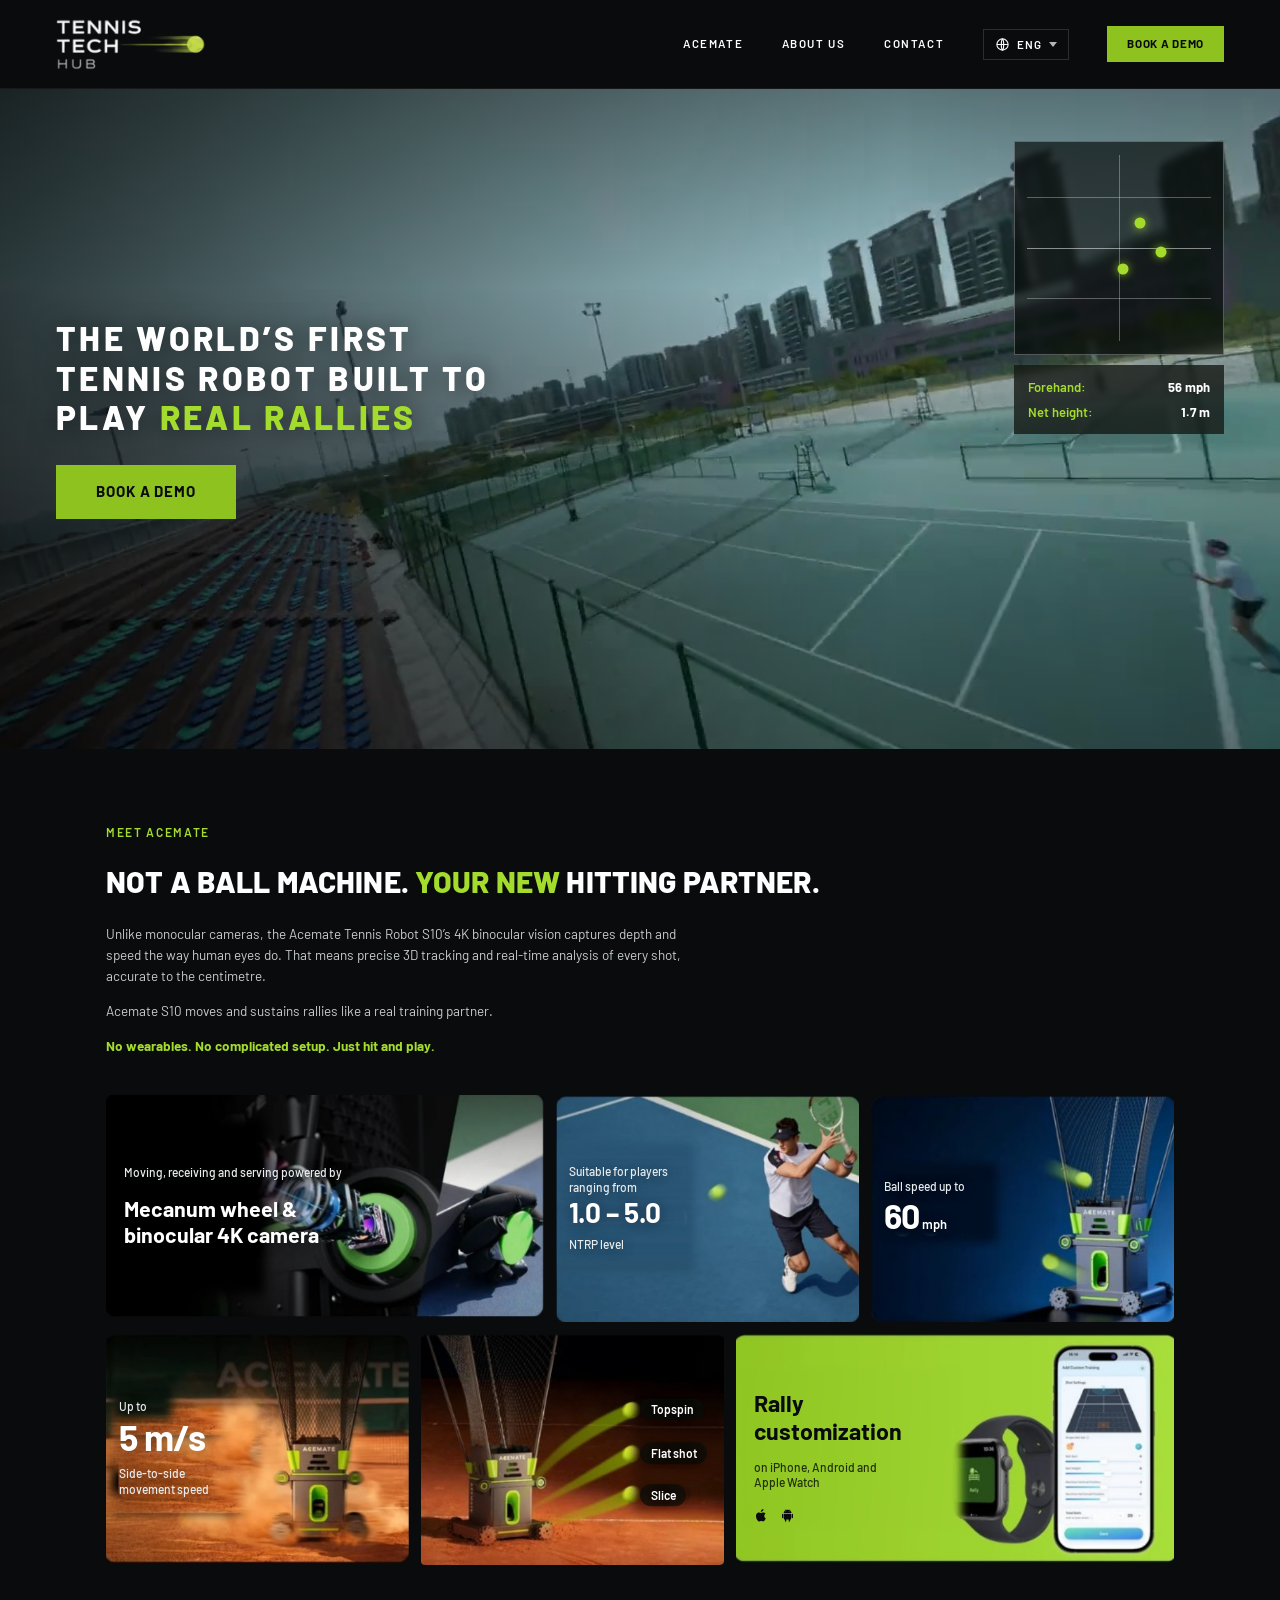
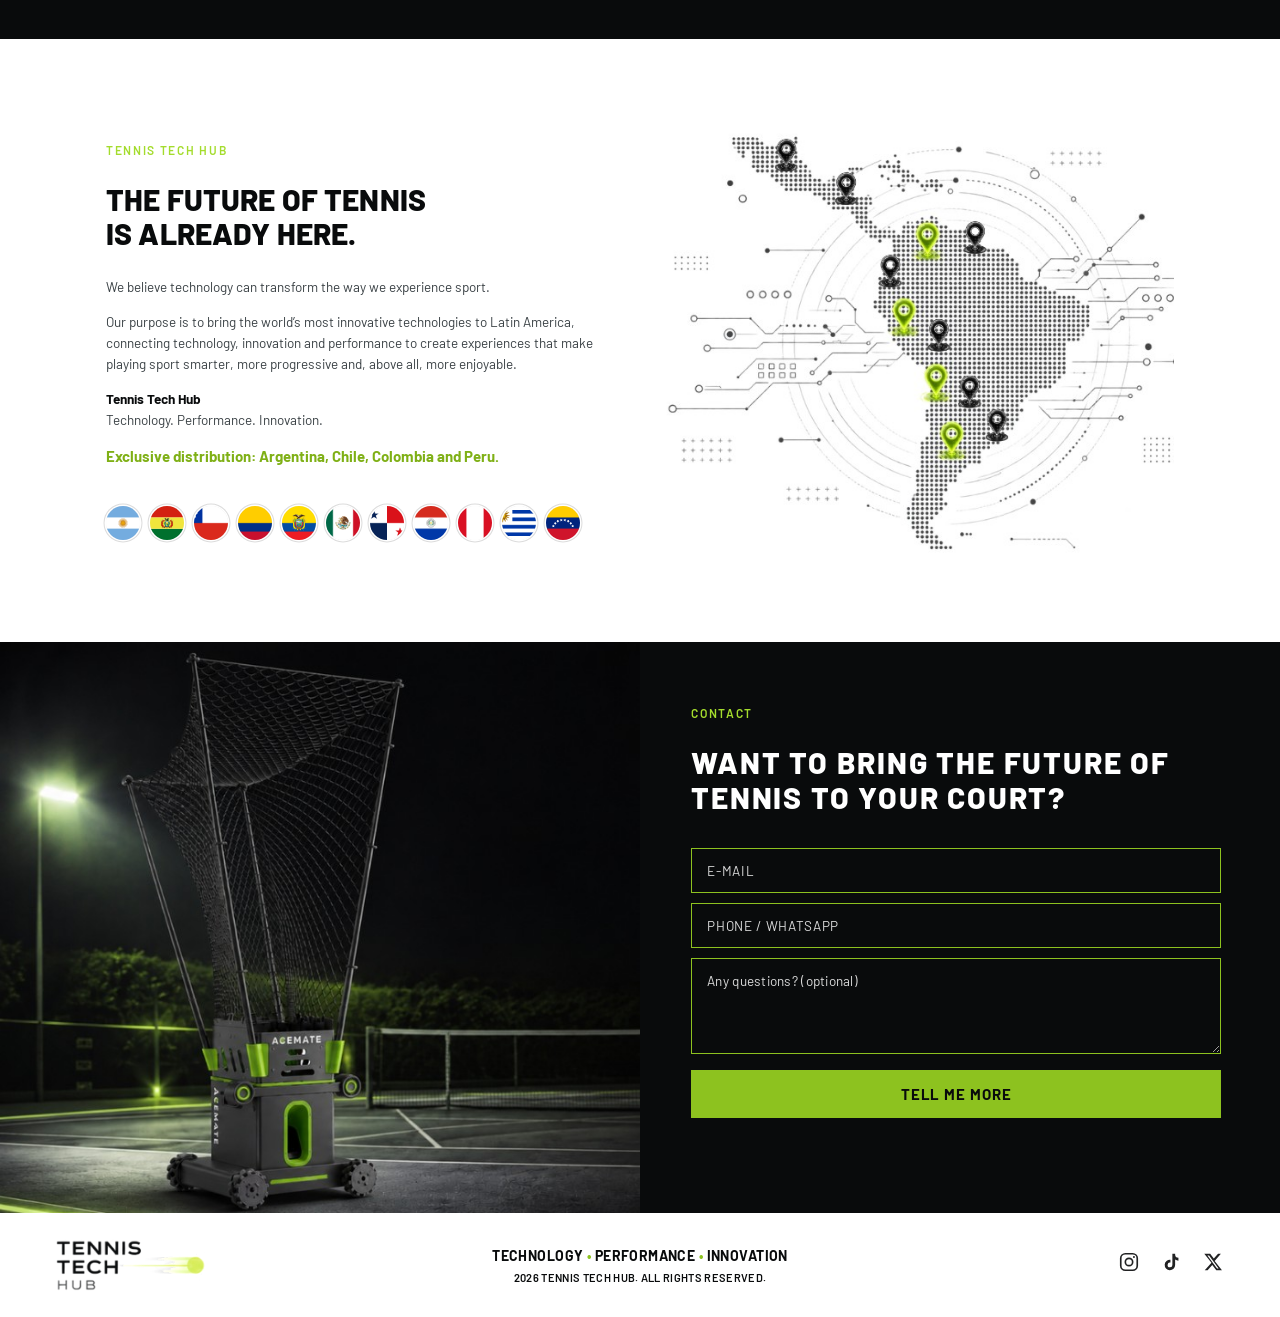
==== commit 25e92a88: "Replace picker flags with three-letter language codes ESP / ENG rather than flags, since a flag name" ====
--- a/index.html
+++ b/index.html
@@ -22,7 +22,7 @@
 <!-- ?v= is a cache buster. Cloudflare serves JS/CSS with max-age=14400, so a
      deploy does not reach returning visitors for four hours unless the URL
      changes. Bump this on every deploy that touches styles/i18n/main. -->
-<link rel="stylesheet" href="styles.css?v=20260902f">
+<link rel="stylesheet" href="styles.css?v=20260902g">
 </head>
 <body>
 
@@ -39,17 +39,19 @@
     </a>
 
     <!-- In the bar, not inside the collapsible menu, so it is one tap away on
-         mobile. Flags mark each language: Spain for Spanish, the US for English.
-         Portuguese is switched off — see LANGS in i18n.js to restore it. -->
+         mobile. Each option is labelled in its own language, so a speaker
+         recognises theirs without needing to read the others. -->
     <div class="langpicker" id="langpicker">
       <button class="langpicker__btn" id="langbtn" aria-haspopup="listbox" aria-expanded="false" aria-label="Idioma / Language">
-        <img class="langpicker__flag" id="langflag" src="assets/flags/es.png" alt="" width="21" height="14">
-        <span id="langlabel">ES</span>
+        <svg class="langpicker__globe" viewBox="0 0 24 24" fill="none" stroke="currentColor" stroke-width="1.7" aria-hidden="true">
+          <circle cx="12" cy="12" r="9"/><path d="M3 12h18M12 3c2.6 2.6 2.6 15.4 0 18M12 3c-2.6 2.6-2.6 15.4 0 18"/>
+        </svg>
+        <span id="langlabel">ESP</span>
         <svg class="langpicker__caret" viewBox="0 0 10 6" aria-hidden="true"><path d="M0 0l5 6 5-6z" fill="currentColor"/></svg>
       </button>
       <ul class="langpicker__list" role="listbox" aria-label="Idioma / Language">
-        <li><button type="button" role="option" aria-selected="true"  data-lang="es"><img src="assets/flags/es.png" alt="" width="21" height="14">Español</button></li>
-        <li><button type="button" role="option" aria-selected="false" data-lang="en"><img src="assets/flags/us.png" alt="" width="21" height="14">English</button></li>
+        <li><button type="button" role="option" aria-selected="true"  data-lang="es"><span class="langpicker__abbr">ESP</span>Español</button></li>
+        <li><button type="button" role="option" aria-selected="false" data-lang="en"><span class="langpicker__abbr">ENG</span>English</button></li>
       </ul>
     </div>
 
@@ -270,7 +272,7 @@
   </div>
 </footer>
 
-<script src="i18n.js?v=20260902f"></script>
-<script src="main.js?v=20260902f"></script>
+<script src="i18n.js?v=20260902g"></script>
+<script src="main.js?v=20260902g"></script>
 </body>
 </html>
--- a/styles.css
+++ b/styles.css
@@ -176,15 +176,17 @@
   transition:border-color .18s ease, color .18s ease;
 }
 .langpicker__btn:hover{ border-color:var(--green); color:var(--green-hi); }
+.langpicker__globe{ width:15px; height:15px; }
 .langpicker__caret{ width:8px; height:5px; opacity:.7; }
 
-/* Flags render at their natural 3:2; a fixed height with auto width keeps every
-   one the same size without squashing the odd ratios (Switzerland, Nepal). */
-.langpicker__flag,
-.langpicker__list img{
-  height:14px; width:auto;
-  border-radius:2px;
-  box-shadow:0 0 0 1px rgba(255,255,255,.18);
+/* Fixed width so the codes form a column and the language names line up. */
+.langpicker__abbr{
+  flex:none;
+  width:2.6em;
+  font-size:11px;
+  font-weight:700;
+  letter-spacing:.08em;
+  opacity:.65;
 }
 
 .langpicker__list{
@@ -211,6 +213,7 @@
 }
 .langpicker__list button:hover{ background:rgba(255,255,255,.06); color:var(--white); }
 .langpicker__list button[aria-selected="true"]{ color:var(--green-hi); font-weight:600; }
+.langpicker__list button[aria-selected="true"] .langpicker__abbr{ opacity:1; }
 
 /* ============================================================
    HERO
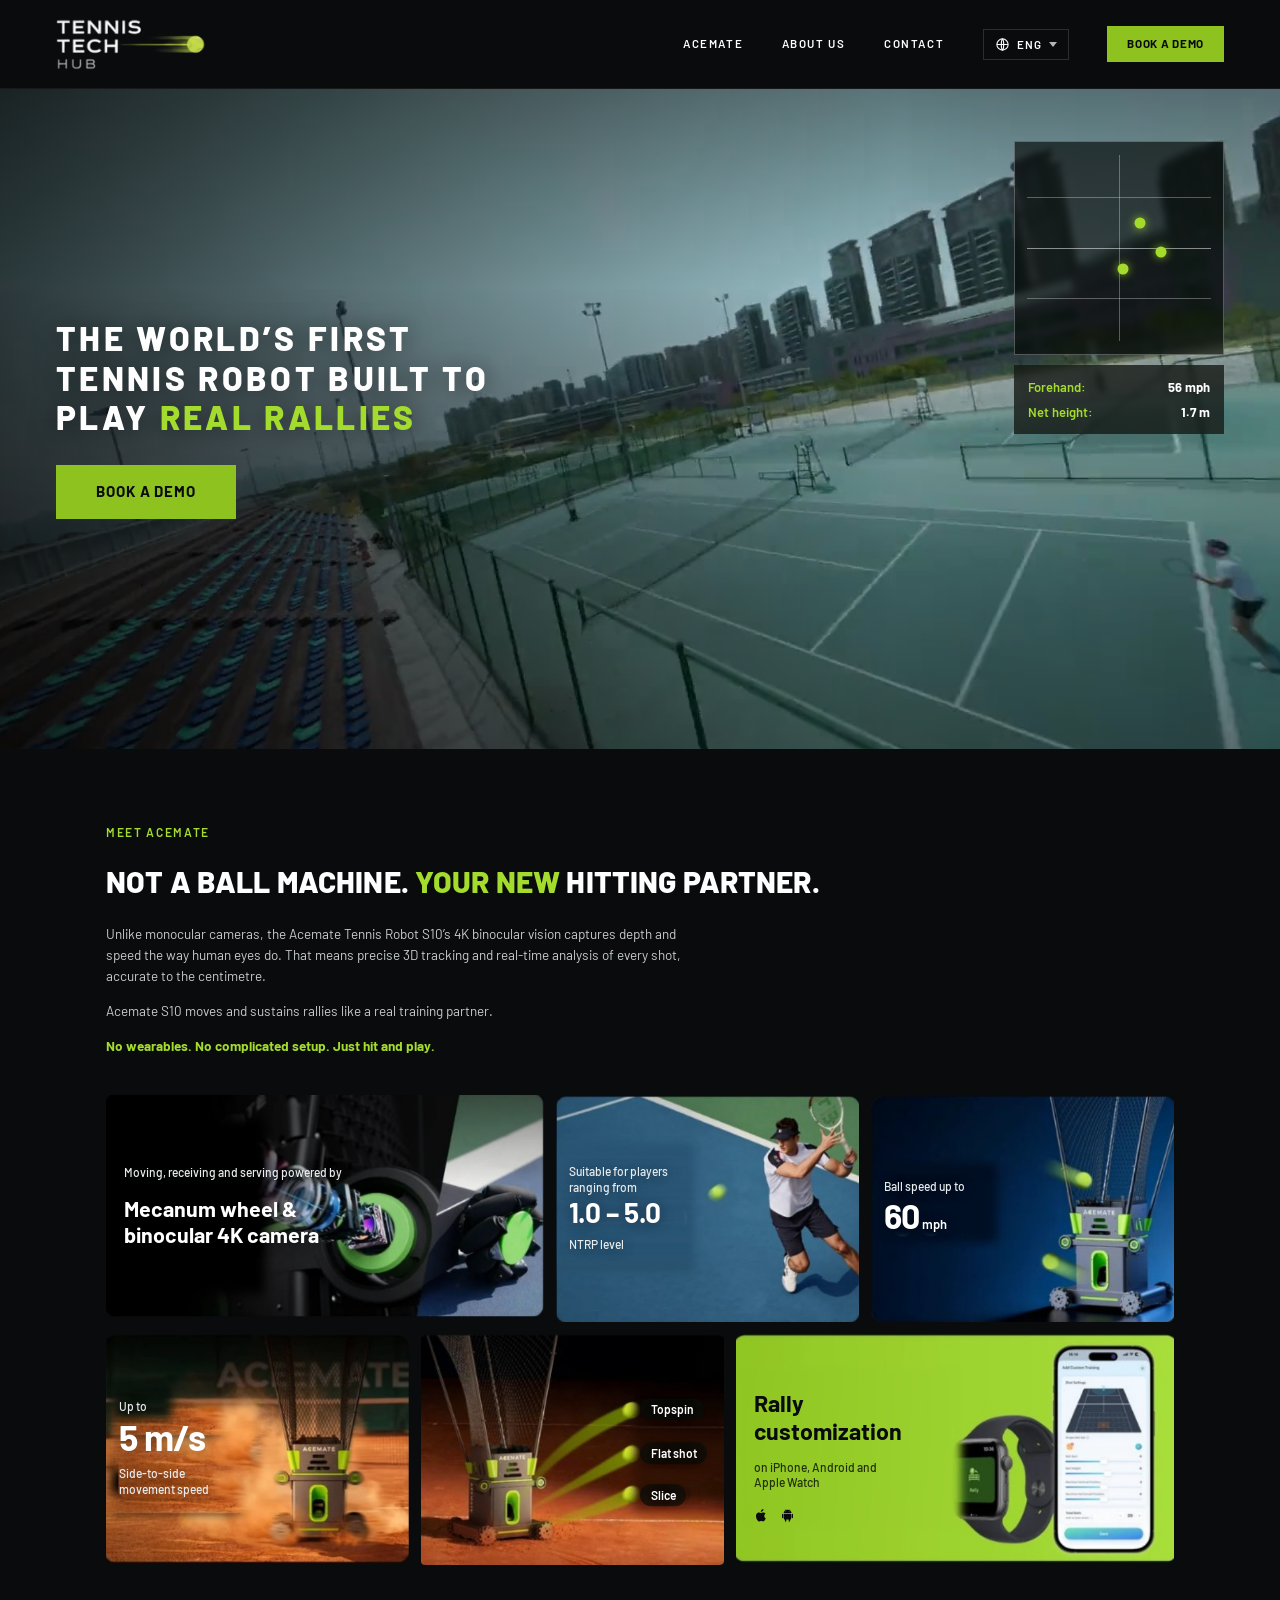
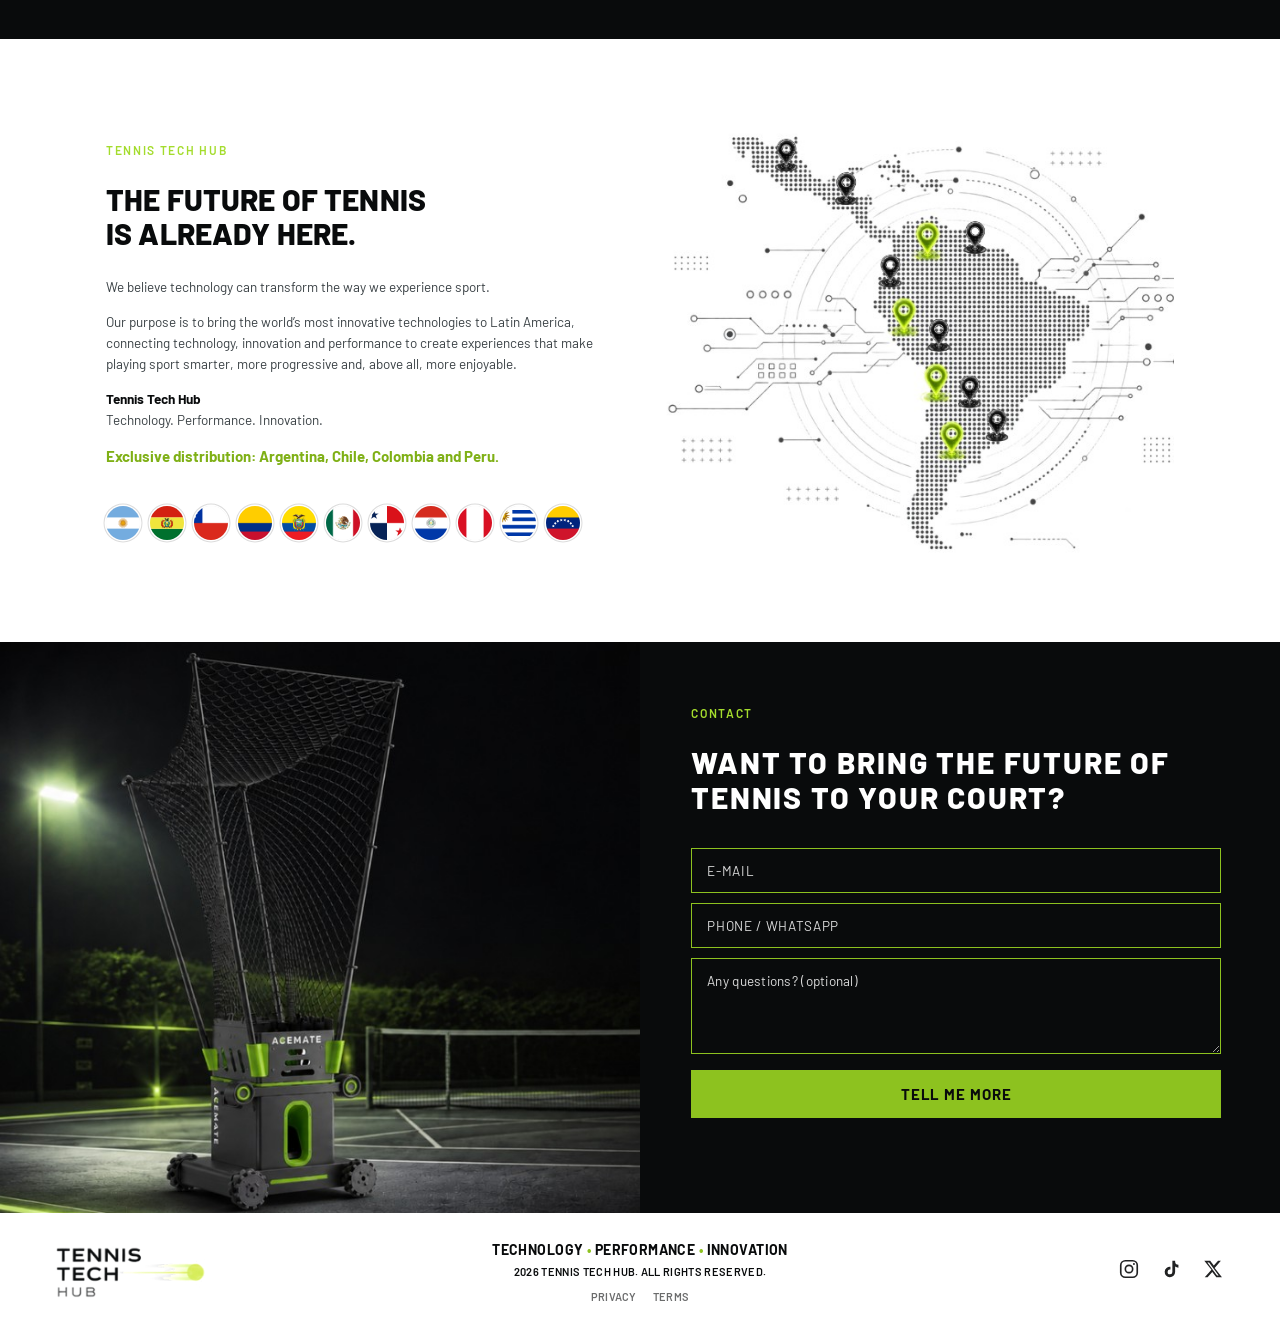
==== commit 9c502872: "Add privacy policy and terms of service pages Two standalone pages linked from the footer of every p" ====
--- a/index.html
+++ b/index.html
@@ -22,7 +22,7 @@
 <!-- ?v= is a cache buster. Cloudflare serves JS/CSS with max-age=14400, so a
      deploy does not reach returning visitors for four hours unless the URL
      changes. Bump this on every deploy that touches styles/i18n/main. -->
-<link rel="stylesheet" href="styles.css?v=20260902g">
+<link rel="stylesheet" href="styles.css?v=20260904a">
 </head>
 <body>
 
@@ -262,6 +262,10 @@
     <div class="footer__mid">
       <p class="footer__claim">Technology <span>•</span> Performance <span>•</span> Innovation</p>
       <p class="footer__legal" data-i18n="footer.rights">2026 Tennis Tech Hub. Todos los derechos reservados.</p>
+      <ul class="footer__links">
+        <li><a href="privacy.html" data-i18n="footer.privacy">Privacidad</a></li>
+        <li><a href="terms.html"     data-i18n="footer.terms">Términos</a></li>
+      </ul>
     </div>
 
     <ul class="social">
@@ -272,7 +276,7 @@
   </div>
 </footer>
 
-<script src="i18n.js?v=20260902g"></script>
-<script src="main.js?v=20260902g"></script>
+<script src="i18n.js?v=20260904a"></script>
+<script src="main.js?v=20260904a"></script>
 </body>
 </html>
--- a/styles.css
+++ b/styles.css
@@ -555,6 +555,22 @@
   text-transform:uppercase;
 }
 
+/* Quiet by default: the legal links are there for whoever goes looking, and
+   should not compete with the claim above them. */
+.footer__links{
+  margin:8px 0 0; padding:0;
+  list-style:none;
+  display:flex;
+  justify-content:center;
+  gap:16px;
+  font-size:11px;
+  font-weight:600;
+  letter-spacing:.03em;
+  text-transform:uppercase;
+}
+.footer__links a{ opacity:.6; transition:opacity .18s ease, color .18s ease; }
+.footer__links a:hover{ opacity:1; color:#5f8a10; text-decoration:underline; text-underline-offset:3px; }
+
 .social{
   margin:0; padding:0;
   list-style:none;
@@ -565,6 +581,64 @@
 .social a{ display:block; color:var(--ink); opacity:.9; transition:opacity .18s ease, color .18s ease; }
 .social a:hover{ opacity:1; color:#5f8a10; }
 .social svg{ width:22px; height:22px; }
+
+/* ============================================================
+   LEGAL  (legal.html — privacy policy + terms of service)
+   ============================================================ */
+
+.legal{ padding:clamp(44px, 6vw, 84px) 0 clamp(56px, 8vw, 104px); }
+
+.legal__head{ max-width:74ch; margin-bottom:clamp(36px, 4vw, 56px); }
+.legal__title{ margin-bottom:14px; }
+.legal__updated{
+  margin:0 0 20px;
+  color:var(--muted);
+  font-size:11.5px;
+  font-weight:600;
+  letter-spacing:.08em;
+  text-transform:uppercase;
+}
+
+/* Each page carries a pointer to the other, so a visitor who lands on one from
+   the footer can reach its sibling without going back to the landing page. */
+.legal__also{
+  margin:clamp(40px, 5vw, 64px) 0 0;
+  padding-top:clamp(28px, 3vw, 40px);
+  border-top:1px solid var(--line);
+}
+.legal__also a{
+  color:var(--green-hi);
+  font-size:12px;
+  font-weight:700;
+  letter-spacing:.1em;
+  text-transform:uppercase;
+  border-bottom:1px solid transparent;
+  padding-bottom:2px;
+}
+.legal__also a:hover{ border-bottom-color:currentColor; }
+
+/* Longer reading than the landing page, so the body text is a shade larger and
+   looser than .prose's marketing default. */
+.legal .prose{ font-size:14px; line-height:1.7; }
+.legal .prose h3{
+  margin:30px 0 8px;
+  color:var(--white);
+  font-size:13px;
+  font-weight:800;
+  letter-spacing:.09em;
+  text-transform:uppercase;
+}
+.legal .prose ul{ margin:0 0 14px; padding-left:20px; }
+.legal .prose li{ margin:0 0 7px; }
+.legal .prose strong{ color:var(--white); font-weight:700; }
+.legal .prose a{
+  color:var(--green-hi);
+  text-decoration:underline;
+  text-underline-offset:3px;
+}
+.legal .prose a:hover{ color:var(--white); }
+
+.legal__back{ margin:28px 0 0; }
 
 /* ============================================================
    RESPONSIVE
@@ -601,7 +675,7 @@
     display:none;
   }
   .nav__menu.is-open{ display:flex; }
-  .nav__menu > a[href^="#"]:not(.btn){ padding:14px 0; border-bottom:1px solid rgba(255,255,255,.07); margin-left:0; }
+  .nav__menu > a:not(.btn){ padding:14px 0; border-bottom:1px solid rgba(255,255,255,.07); margin-left:0; }
   .nav__menu .btn{ margin-top:12px; padding:14px 20px; font-size:13px; }
 
   /* Stays a dropdown, just moved into the bar and given a finger-sized target. */
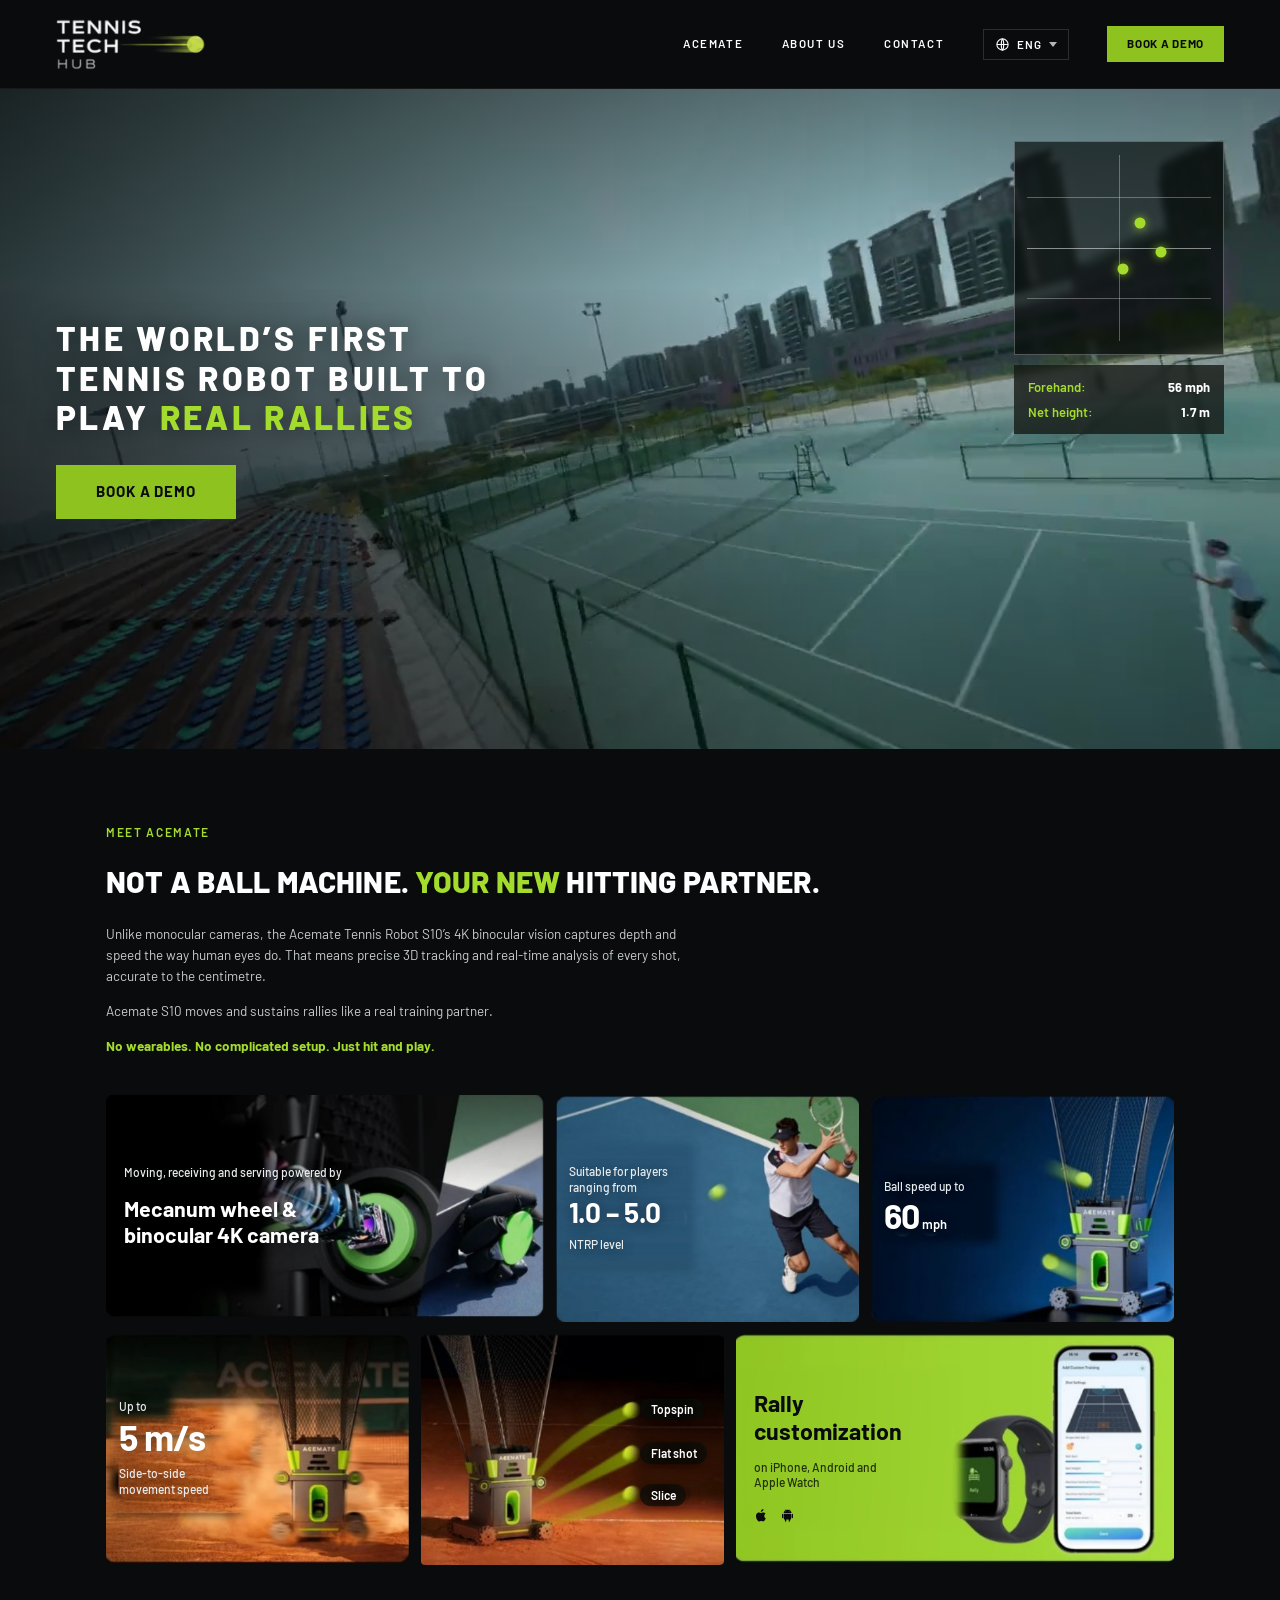
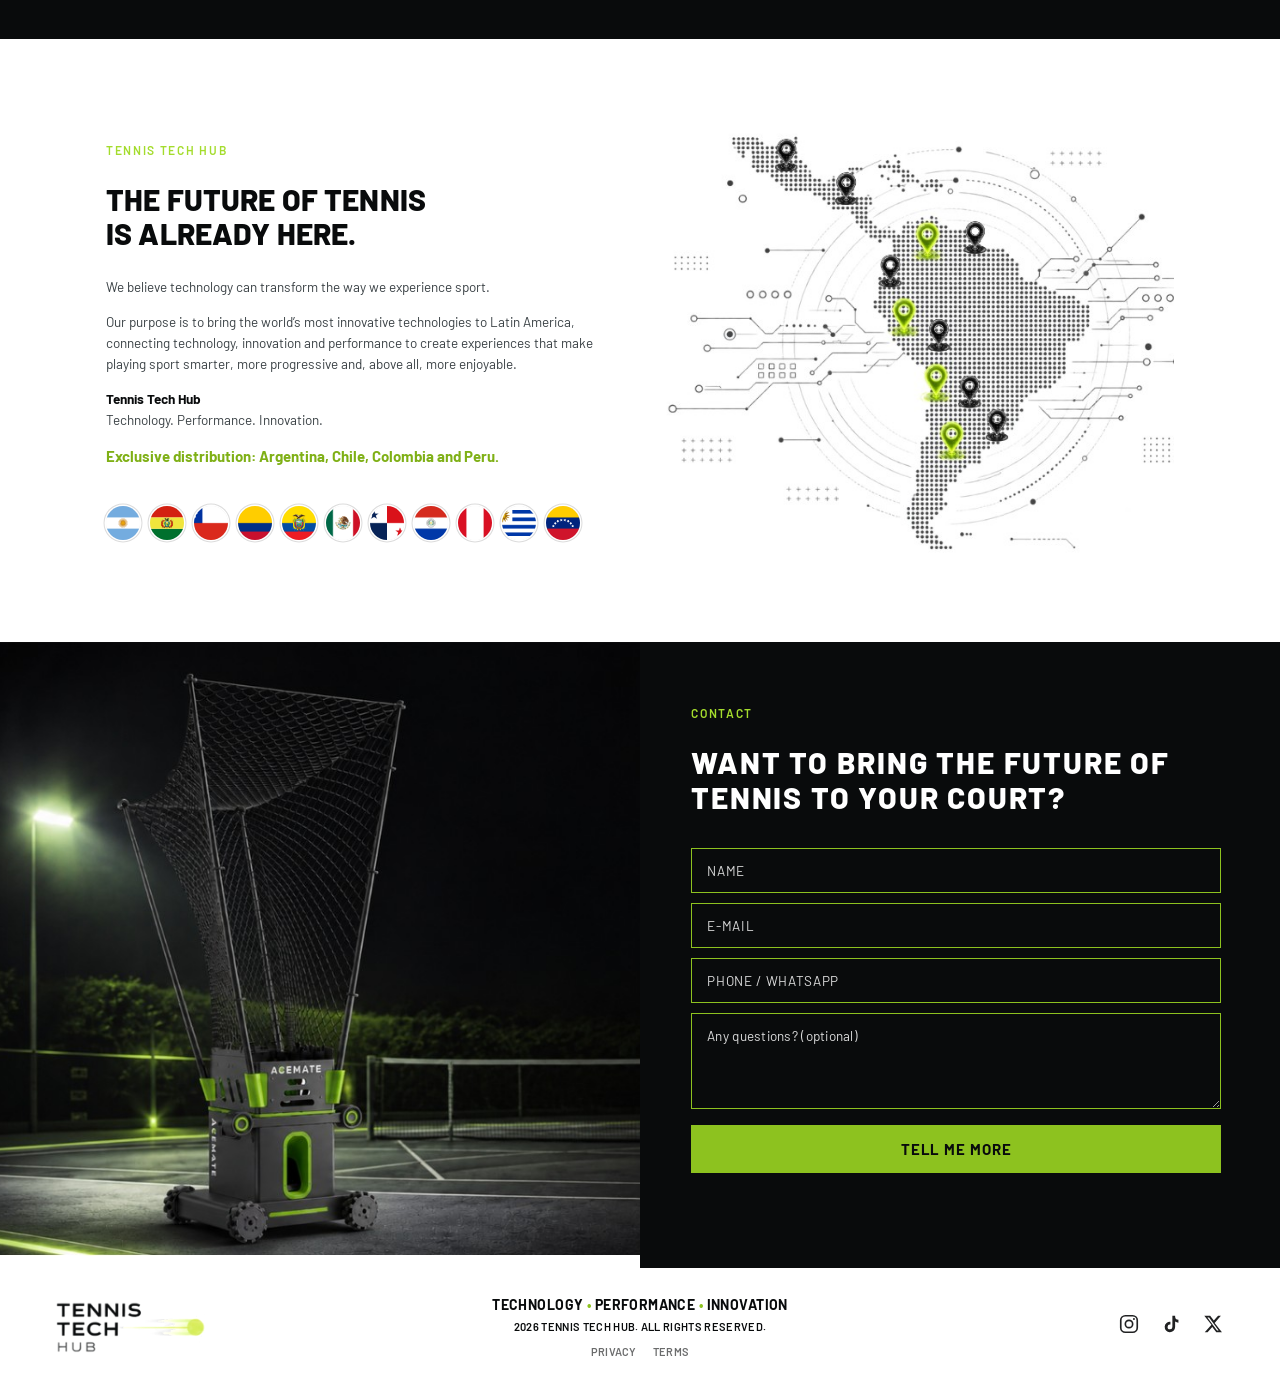
==== commit 7870e31b: "Add a required name field to the lead form The form asked only for a contact method, so leads arrive" ====
--- a/index.html
+++ b/index.html
@@ -239,6 +239,8 @@
         <input type="hidden" name="_cc" value="levy@clicktarget.com.br,contact@tennistechhub.com">
         <input type="hidden" name="idioma" id="form-lang" value="es">
 
+        <input type="text"  name="nombre"   data-i18n-ph="form.name" placeholder="Nombre" autocomplete="name" required>
+
         <!-- Neither contact field is `required` on its own: the ask is e-mail OR
              phone, which HTML validation cannot express, so main.js enforces
              "at least one" and the browser still checks the format of whichever
@@ -276,7 +278,7 @@
   </div>
 </footer>
 
-<script src="i18n.js?v=20260904a"></script>
-<script src="main.js?v=20260904a"></script>
+<script src="i18n.js?v=20260909a"></script>
+<script src="main.js?v=20260909a"></script>
 </body>
 </html>
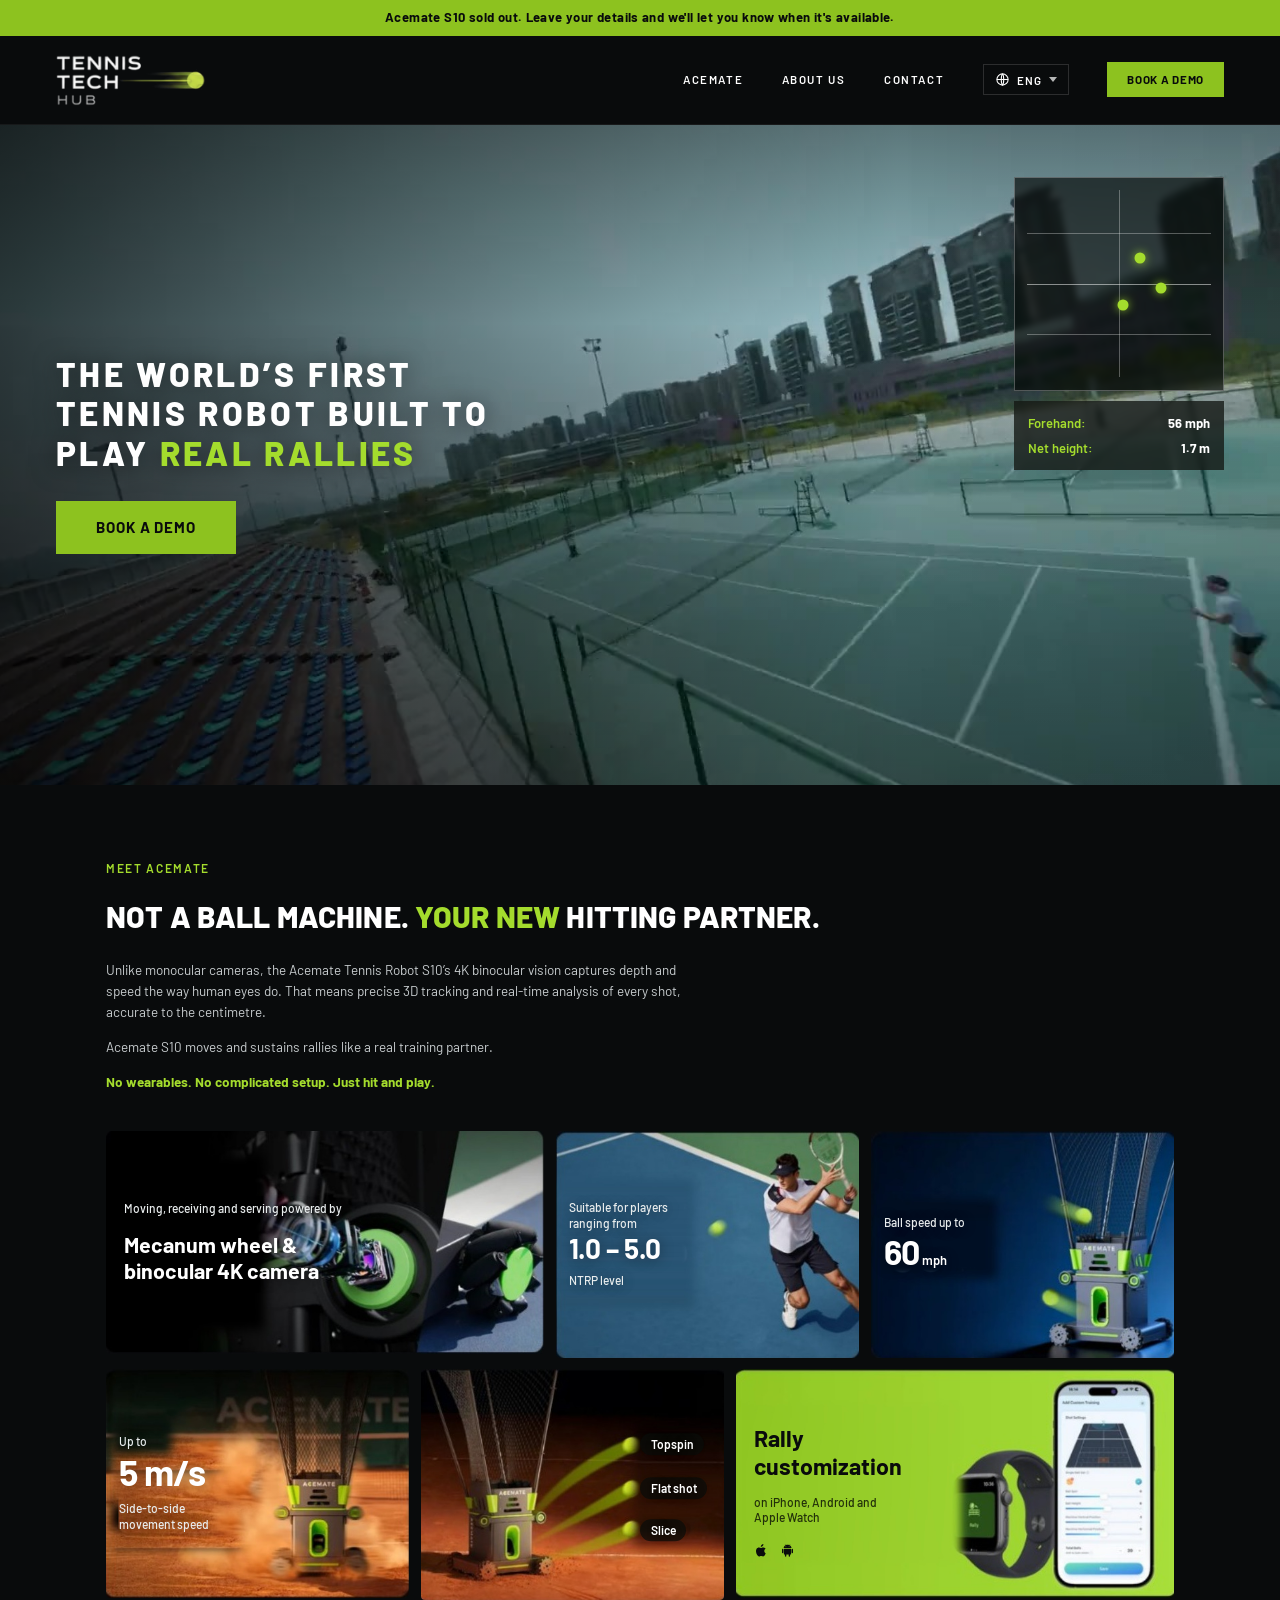
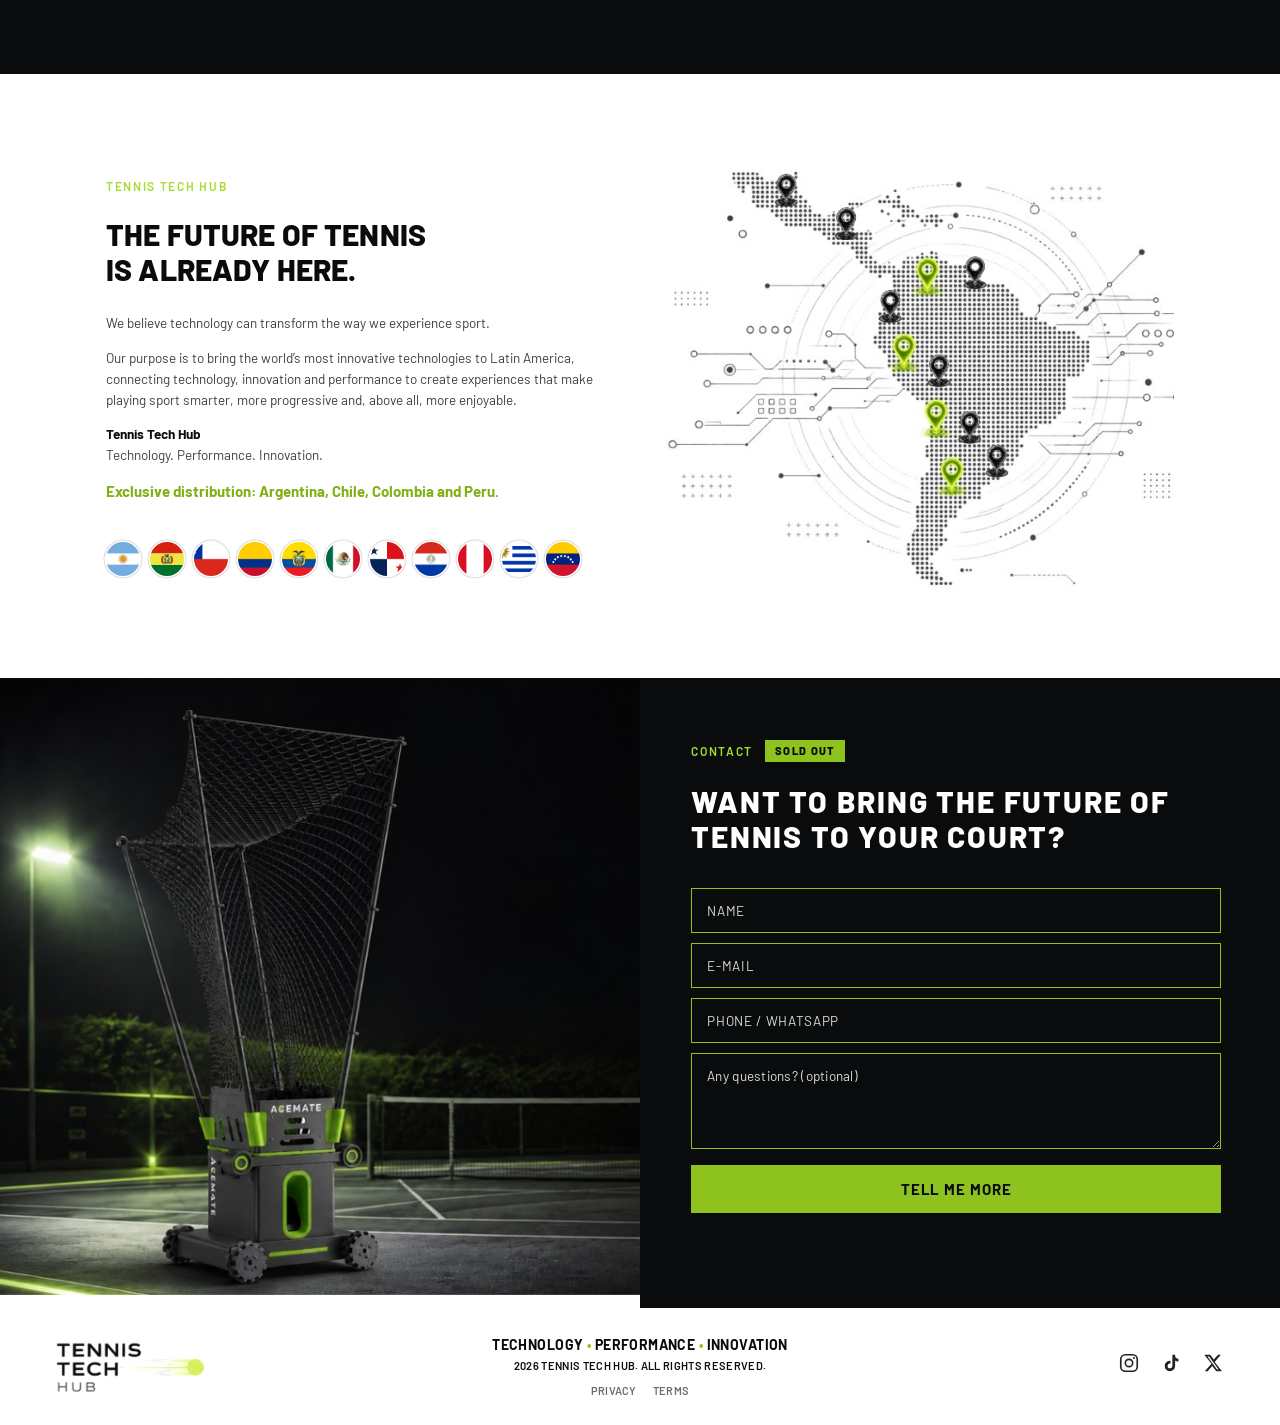
==== commit 5fb091c7: "Add a sold-out banner and a badge on the lead form Co-Authored-By: Claude Opus 5.5 <noreply@anthropi" ====
--- a/index.html
+++ b/index.html
@@ -22,7 +22,7 @@
 <!-- ?v= is a cache buster. Cloudflare serves JS/CSS with max-age=14400, so a
      deploy does not reach returning visitors for four hours unless the URL
      changes. Bump this on every deploy that touches styles/i18n/main. -->
-<link rel="stylesheet" href="styles.css?v=20260904a">
+<link rel="stylesheet" href="styles.css?v=20261105a">
 </head>
 <body>
 
@@ -30,6 +30,12 @@
 <noscript><iframe src="https://www.googletagmanager.com/ns.html?id=GTM-KNBVBHBR"
 height="0" width="0" style="display:none;visibility:hidden"></iframe></noscript>
 <!-- End Google Tag Manager (noscript) -->
+
+<!-- Sold-out notice. Delete this block (and .contact__status's badge on
+     index.html) when stock is back. -->
+<div class="soldout">
+  <a class="soldout__link" href="#contacto" data-i18n="soldout.banner">Acemate S10 agotado. Déjanos tus datos y te avisamos cuando haya disponibilidad.</a>
+</div>
 
 <!-- ───────────────────────── NAV ───────────────────────── -->
 <header class="nav" id="top">
@@ -224,7 +230,10 @@
     </div>
 
     <div class="contact__panel">
-      <p class="eyebrow" data-i18n="contact.eyebrow">Contacto</p>
+      <div class="contact__status">
+        <p class="eyebrow" data-i18n="contact.eyebrow">Contacto</p>
+        <span class="soldout-badge" data-i18n="soldout.badge">Agotado</span>
+      </div>
       <h2 class="h2 h2--track" data-i18n="contact.title">¿Quieres llevar el futuro del tenis a tu cancha?</h2>
 
       <form id="demoform" novalidate>
@@ -278,7 +287,7 @@
   </div>
 </footer>
 
-<script src="i18n.js?v=20260909a"></script>
+<script src="i18n.js?v=20261105a"></script>
 <script src="main.js?v=20260909a"></script>
 </body>
 </html>
--- a/styles.css
+++ b/styles.css
@@ -97,6 +97,26 @@
 .btn--sm{    padding:9px 20px;  font-size:11.5px; }
 .btn--lg{    padding:15px 40px; font-size:15px; }
 .btn--block{ width:100%; padding:15px 20px; font-size:15px; }
+
+/* ============================================================
+   SOLD-OUT NOTICE
+   Sits above the sticky nav and scrolls away with the page, so --nav-h and
+   the mobile menu's offset stay correct.
+   ============================================================ */
+
+.soldout{ background:var(--green); color:var(--ink); }
+.soldout__link{
+  display:block;
+  max-width:1320px;
+  margin-inline:auto;
+  padding:9px var(--gut);
+  font-size:13px;
+  font-weight:700;
+  letter-spacing:.03em;
+  line-height:1.35;
+  text-align:center;
+}
+.soldout__link:hover{ text-decoration:underline; }
 
 /* ============================================================
    NAV
@@ -477,6 +497,19 @@
   max-width:720px;
 }
 .contact__panel .h2{ margin-bottom:34px; max-width:530px; }
+
+.contact__status{ display:flex; align-items:center; gap:12px; margin-bottom:22px; }
+.contact__status .eyebrow{ margin:0; }
+.soldout-badge{
+  padding:4px 10px;
+  background:var(--green);
+  color:var(--ink);
+  font-size:11px;
+  font-weight:800;
+  letter-spacing:.12em;
+  line-height:1.3;
+  text-transform:uppercase;
+}
 
 #demoform{ display:flex; flex-direction:column; gap:10px; max-width:530px; }
 
